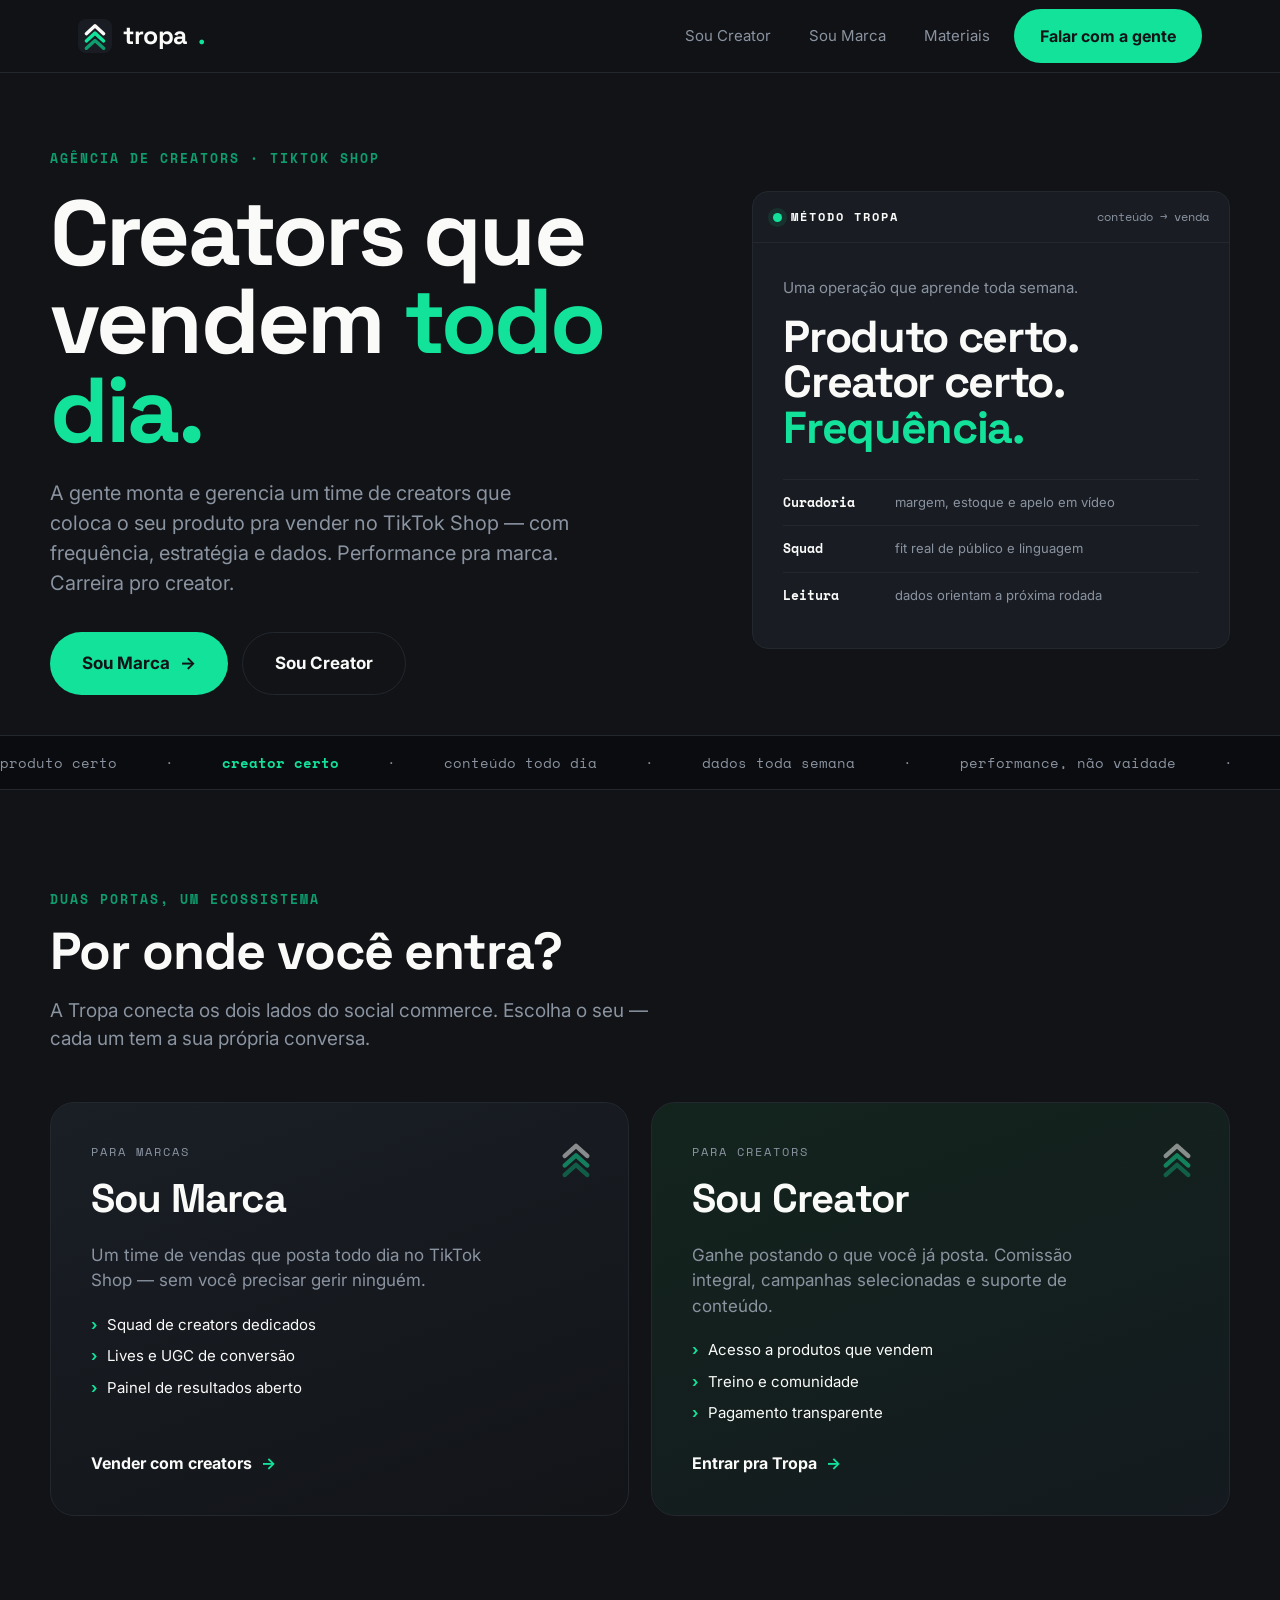
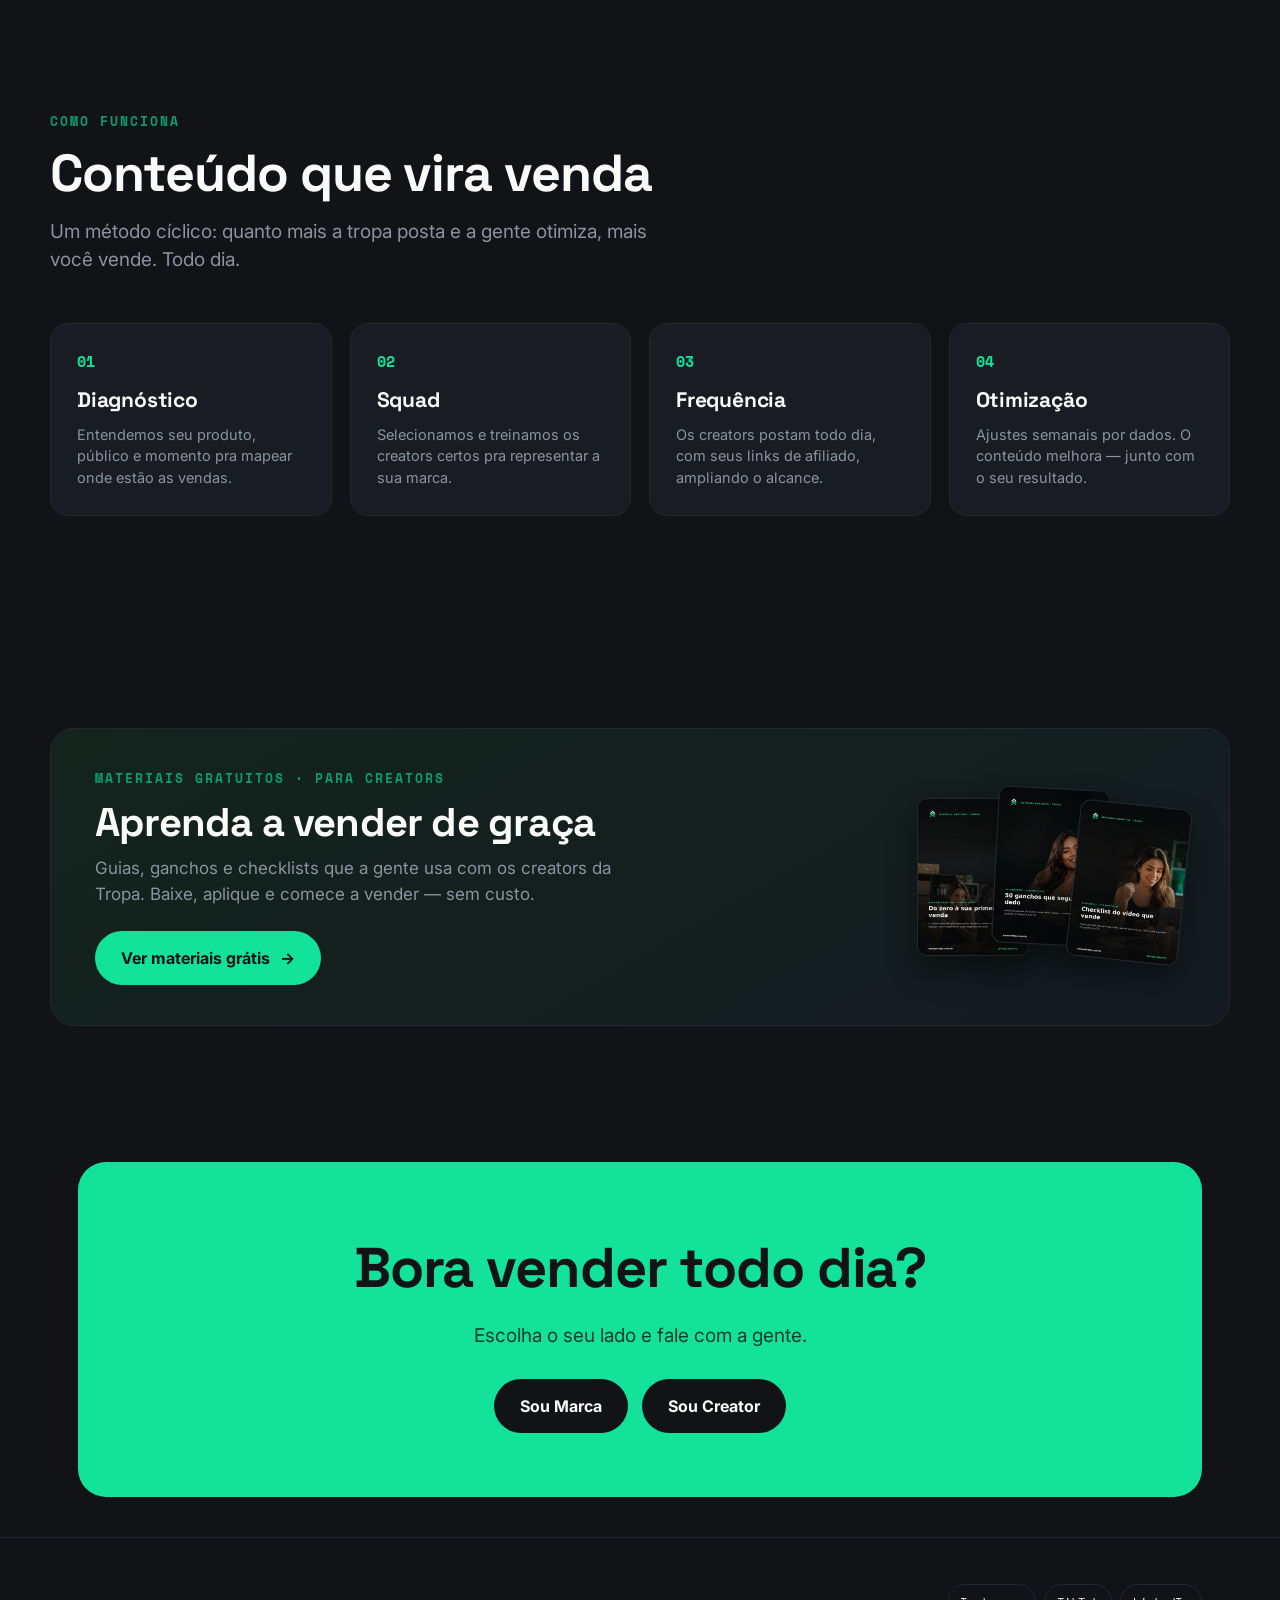
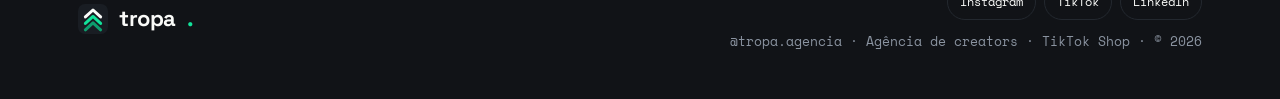
==== index.html @ c829d0f4 "Adiciona materiais gratuitos: hub, 3 landings com download e captura, e CTAs" ====
<!doctype html>
<html lang="pt-BR">
<head>
<meta charset="utf-8">
<meta name="viewport" content="width=device-width, initial-scale=1">
<title>Tropa — Creators que vendem todo dia no TikTok Shop</title>
<meta name="description" content="A Tropa monta e gerencia squads de creators que vendem seu produto todo dia no TikTok Shop. Para marcas: performance. Para creators: carreira.">
<link rel="preconnect" href="https://fonts.googleapis.com">
<link rel="preconnect" href="https://fonts.gstatic.com" crossorigin>
<link href="https://fonts.googleapis.com/css2?family=Space+Grotesk:wght@400;500;700&family=Inter:wght@400;500;600&family=Space+Mono:wght@400;700&display=swap" rel="stylesheet">
<link rel="stylesheet" href="styles.css">
</head>
<body>

<header class="nav">
  <div class="wrap">
    <a class="brand" href="index.html">
      <svg width="34" height="34" viewBox="0 0 130 130"><rect width="130" height="130" rx="30" fill="#191D23"/><g fill="none" stroke-width="13" stroke-linecap="round" stroke-linejoin="round"><path d="M32 112 L65 82 L98 112" stroke="#0E9E6E"/><path d="M32 84 L65 54 L98 84" stroke="#12E29A"/><path d="M32 56 L65 26 L98 56" stroke="#FAFBF9"/></g></svg>
      tropa<span class="dot">.</span>
    </a>
    <nav class="nav-actions">
      <a class="lnk" href="creator.html">Sou Creator</a>
      <a class="lnk" href="marca.html">Sou Marca</a>
      <a class="lnk" href="materiais.html">Materiais</a>
      <a class="btn" data-wa="Oi! Vim pelo site da Tropa e quero saber mais." href="#">Falar com a gente</a>
    </nav>
  </div>
</header>

<main>
  <section class="hero wrap">
    <div>
      <span class="eyebrow reveal d1">Agência de creators · TikTok Shop</span>
      <h1 class="reveal d2">Creators que vendem <span class="g">todo dia.</span></h1>
      <p class="lead reveal d3">A gente monta e gerencia um time de creators que coloca o seu produto pra vender no TikTok Shop — com frequência, estratégia e dados. Performance pra marca. Carreira pro creator.</p>
      <div class="hero-cta reveal d4">
        <a class="btn btn--lg" href="marca.html">Sou Marca <span class="arr">→</span></a>
        <a class="btn btn--ghost btn--lg" href="creator.html">Sou Creator</a>
      </div>
    </div>

    <aside class="method-board reveal d3" aria-label="Método de operação da Tropa">
      <div class="method-head">
        <span class="method-mark" aria-hidden="true"></span>
        <span class="lbl">MÉTODO TROPA</span>
        <span class="sub">conteúdo → venda</span>
      </div>
      <div class="method-body">
        <p class="method-kicker">Uma operação que aprende toda semana.</p>
        <h2>Produto certo.<br>Creator certo.<br><span>Frequência.</span></h2>
        <ul>
          <li><b>Curadoria</b><small>margem, estoque e apelo em vídeo</small></li>
          <li><b>Squad</b><small>fit real de público e linguagem</small></li>
          <li><b>Leitura</b><small>dados orientam a próxima rodada</small></li>
        </ul>
      </div>
    </aside>
  </section>

  <div class="strip" aria-hidden="true">
    <div class="strip-track">
      <span>produto certo</span><span>·</span><span><b>creator certo</b></span><span>·</span><span>conteúdo todo dia</span><span>·</span><span>dados toda semana</span><span>·</span><span>performance, não vaidade</span><span>·</span>
      <span>produto certo</span><span>·</span><span><b>creator certo</b></span><span>·</span><span>conteúdo todo dia</span><span>·</span><span>dados toda semana</span><span>·</span><span>performance, não vaidade</span><span>·</span>
    </div>
  </div>

  <section class="section wrap" id="portas">
    <span class="eyebrow">Duas portas, um ecossistema</span>
    <h2>Por onde você entra?</h2>
    <p class="intro">A Tropa conecta os dois lados do social commerce. Escolha o seu — cada um tem a sua própria conversa.</p>
    <div class="doors">
      <a class="door door--marca" href="marca.html">
        <svg class="chev" width="44" height="44" viewBox="0 0 130 130"><g fill="none" stroke-width="13" stroke-linecap="round" stroke-linejoin="round"><path d="M32 112 L65 82 L98 112" stroke="#0E9E6E"/><path d="M32 84 L65 54 L98 84" stroke="#12E29A"/><path d="M32 56 L65 26 L98 56" stroke="#FAFBF9"/></g></svg>
        <span class="tag">Para marcas</span>
        <h3>Sou Marca</h3>
        <p>Um time de vendas que posta todo dia no TikTok Shop — sem você precisar gerir ninguém.</p>
        <ul><li>Squad de creators dedicados</li><li>Lives e UGC de conversão</li><li>Painel de resultados aberto</li></ul>
        <span class="go">Vender com creators <span class="arr">→</span></span>
      </a>
      <a class="door door--creator" href="creator.html">
        <svg class="chev" width="44" height="44" viewBox="0 0 130 130"><g fill="none" stroke-width="13" stroke-linecap="round" stroke-linejoin="round"><path d="M32 112 L65 82 L98 112" stroke="#0E9E6E"/><path d="M32 84 L65 54 L98 84" stroke="#12E29A"/><path d="M32 56 L65 26 L98 56" stroke="#FAFBF9"/></g></svg>
        <span class="tag">Para creators</span>
        <h3>Sou Creator</h3>
        <p>Ganhe postando o que você já posta. Comissão integral, campanhas selecionadas e suporte de conteúdo.</p>
        <ul><li>Acesso a produtos que vendem</li><li>Treino e comunidade</li><li>Pagamento transparente</li></ul>
        <span class="go">Entrar pra Tropa <span class="arr">→</span></span>
      </a>
    </div>
  </section>

  <section class="section wrap">
    <span class="eyebrow">Como funciona</span>
    <h2>Conteúdo que vira venda</h2>
    <p class="intro">Um método cíclico: quanto mais a tropa posta e a gente otimiza, mais você vende. Todo dia.</p>
    <div class="loop">
      <div class="lcard"><div class="n">01</div><h4>Diagnóstico</h4><p>Entendemos seu produto, público e momento pra mapear onde estão as vendas.</p></div>
      <div class="lcard"><div class="n">02</div><h4>Squad</h4><p>Selecionamos e treinamos os creators certos pra representar a sua marca.</p></div>
      <div class="lcard"><div class="n">03</div><h4>Frequência</h4><p>Os creators postam todo dia, com seus links de afiliado, ampliando o alcance.</p></div>
      <div class="lcard"><div class="n">04</div><h4>Otimização</h4><p>Ajustes semanais por dados. O conteúdo melhora — junto com o seu resultado.</p></div>
    </div>
  </section>

  <section class="section wrap">
    <div class="mpromo">
      <div>
        <span class="eyebrow">Materiais gratuitos · Para creators</span>
        <h2>Aprenda a vender de graça</h2>
        <p>Guias, ganchos e checklists que a gente usa com os creators da Tropa. Baixe, aplique e comece a vender — sem custo.</p>
        <div class="mp-cta"><a class="btn" href="materiais.html">Ver materiais grátis <span class="arr">→</span></a></div>
      </div>
      <div class="thumbs">
        <img src="capa-guia.jpg" alt="Guia do Creator">
        <img src="capa-ganchos.jpg" alt="50 Ganchos">
        <img src="capa-checklist.jpg" alt="Checklist do Vídeo">
      </div>
    </div>
  </section>

  <section class="wrap">
    <div class="band">
      <h2>Bora vender todo dia?</h2>
      <p>Escolha o seu lado e fale com a gente.</p>
      <div style="display:flex;gap:14px;justify-content:center;flex-wrap:wrap">
        <a class="btn" href="marca.html">Sou Marca</a>
        <a class="btn" href="creator.html">Sou Creator</a>
      </div>
    </div>
  </section>
</main>

<footer>
  <div class="wrap">
    <a class="brand" href="index.html">
      <svg width="30" height="30" viewBox="0 0 130 130"><rect width="130" height="130" rx="30" fill="#191D23"/><g fill="none" stroke-width="13" stroke-linecap="round" stroke-linejoin="round"><path d="M32 112 L65 82 L98 112" stroke="#0E9E6E"/><path d="M32 84 L65 54 L98 84" stroke="#12E29A"/><path d="M32 56 L65 26 L98 56" stroke="#FAFBF9"/></g></svg>
      tropa<span class="dot">.</span>
    </a>
    <div class="footer-right">
      <div class="socials" aria-label="Redes sociais da Tropa">
        <a href="https://www.instagram.com/tropa.agencia/" target="_blank" rel="noopener noreferrer">Instagram</a>
        <a href="https://www.tiktok.com/@tropa.agencia" target="_blank" rel="noopener noreferrer">TikTok</a>
        <a href="https://www.linkedin.com/company/tropa-creators/" target="_blank" rel="noopener noreferrer">LinkedIn</a>
      </div>
      <div class="meta">@tropa.agencia · Agência de creators · TikTok Shop · © 2026</div>
    </div>
  </div>
</footer>

<script src="app.js"></script>
</body>
</html>
---- styles.css ----
/* ========== TROPA · DESIGN SYSTEM ========== */
:root{
  --ink:#111317; --ink-2:#191D23; --ink-3:#0B0C0F;
  --green:#12E29A; --green-2:#0E9E6E; --green-soft:#0c2b22;
  --off:#FAFBF9; --slate:#5B6470; --mut:#8A93A0; --line:#23282F;
  --display:'Space Grotesk',-apple-system,sans-serif;
  --body:'Inter',-apple-system,sans-serif;
  --mono:'Space Mono','SFMono-Regular',monospace;
  --maxw:1180px;
  --r:18px;
}
*{box-sizing:border-box;margin:0;padding:0}
html{scroll-behavior:smooth}
body{font-family:var(--body);background:var(--ink);color:var(--off);line-height:1.5;-webkit-font-smoothing:antialiased;overflow-x:hidden}
a{color:inherit;text-decoration:none}
img,svg{display:block}
.wrap{max-width:var(--maxw);margin:0 auto;padding:0 28px}
.mono{font-family:var(--mono)}
.eyebrow{font-family:var(--mono);font-size:13px;letter-spacing:2px;text-transform:uppercase;color:var(--green-2);font-weight:700}

/* buttons */
.btn{display:inline-flex;align-items:center;gap:10px;font-family:var(--body);font-weight:700;font-size:16px;white-space:nowrap;
  padding:15px 26px;border-radius:40px;border:0;cursor:pointer;transition:transform .18s ease,background .18s ease;background:var(--green);color:var(--ink)}
.btn:hover{transform:translateY(-2px)}
.btn .arr{transition:transform .18s ease}
.btn:hover .arr{transform:translateX(4px)}
.btn--ghost{background:transparent;border:1.5px solid var(--line);color:var(--off)}
.btn--ghost:hover{border-color:var(--green);color:var(--green)}
.btn--lg{padding:18px 32px;font-size:17px}
.btn--wa{background:#fff;color:var(--ink)}

/* nav */
.nav{position:sticky;top:0;z-index:50;background:rgba(17,19,23,.78);backdrop-filter:blur(14px);border-bottom:1px solid var(--line)}
.nav .wrap{display:flex;align-items:center;justify-content:space-between;height:72px}
.brand{display:flex;align-items:center;gap:11px;font-family:var(--display);font-weight:700;font-size:25px;letter-spacing:-.5px}
.brand .dot{color:var(--green)}
.nav-actions{display:flex;align-items:center;gap:10px}
.nav-actions a.lnk{font-size:15px;color:var(--mut);padding:8px 14px;border-radius:30px;transition:color .15s}
.nav-actions a.lnk:hover{color:var(--off)}
.nav-actions a.lnk.is-active{color:var(--green)}

/* hero */
.hero{padding:72px 0 40px;display:grid;grid-template-columns:1.15fr .85fr;gap:56px;align-items:center}
.hero h1{font-family:var(--display);font-weight:700;font-size:clamp(46px,7.2vw,92px);line-height:.96;letter-spacing:-.03em;margin:20px 0 24px}
.hero h1 .g{color:var(--green)}
.hero .lead{font-size:20px;color:var(--mut);max-width:520px;margin-bottom:34px}
.hero-cta{display:flex;gap:14px;flex-wrap:wrap}
.reveal{opacity:0;transform:translateY(16px);animation:rise .7s cubic-bezier(.2,.7,.2,1) forwards}
.reveal.d1{animation-delay:.05s}.reveal.d2{animation-delay:.15s}.reveal.d3{animation-delay:.25s}.reveal.d4{animation-delay:.35s}
@keyframes rise{to{opacity:1;transform:none}}

/* method board — a compact view of how Tropa operates */
.method-board{background:var(--ink-2);border:1px solid var(--line);border-radius:16px;overflow:hidden}
.method-head{display:flex;align-items:center;gap:9px;padding:16px 20px;border-bottom:1px solid var(--line)}
.method-mark{width:9px;height:9px;border-radius:50%;background:var(--green);box-shadow:0 0 0 5px rgba(18,226,154,.10)}
.method-head .lbl{font-family:var(--mono);font-size:12px;letter-spacing:2px;color:var(--off);font-weight:700}
.method-head .sub{font-family:var(--mono);font-size:12px;color:var(--mut);margin-left:auto}
.method-body{padding:34px 30px 30px;min-height:360px;display:flex;flex-direction:column;justify-content:center}
.method-kicker{color:var(--mut);font-size:15px;max-width:34ch;margin-bottom:14px}
.method-body h2{font-family:var(--display);font-size:clamp(30px,3.5vw,45px);line-height:1.02;letter-spacing:-.03em;text-wrap:balance}
.method-body h2 span{color:var(--green)}
.method-body ul{list-style:none;margin-top:28px;display:grid;gap:0}
.method-body li{display:grid;grid-template-columns:96px 1fr;gap:16px;align-items:baseline;padding:13px 0;border-top:1px solid var(--line)}
.method-body li b{font-family:var(--mono);font-size:13px;color:var(--off)}
.method-body li small{font-size:13px;color:var(--mut)}

/* marquee strip */
.strip{border-top:1px solid var(--line);border-bottom:1px solid var(--line);background:var(--ink-3);overflow:hidden}
.strip-track{display:flex;gap:48px;white-space:nowrap;padding:16px 0;font-family:var(--mono);font-size:14px;color:var(--mut);animation:marq 30s linear infinite;width:max-content}
.strip-track b{color:var(--green)}
@keyframes marq{from{transform:translateX(0)}to{transform:translateX(-50%)}}

/* sections */
.section{padding:96px 0}
.section h2{font-family:var(--display);font-weight:700;font-size:clamp(32px,4.4vw,52px);letter-spacing:-.02em;line-height:1.04;margin:14px 0 0}
.section .intro{color:var(--mut);font-size:19px;max-width:620px;margin-top:18px}

/* doors */
.doors{display:grid;grid-template-columns:1fr 1fr;gap:22px;margin-top:48px}
.door{position:relative;border-radius:24px;padding:40px;min-height:340px;display:flex;flex-direction:column;border:1px solid var(--line);overflow:hidden;transition:transform .2s ease,border-color .2s ease}
.door:hover{transform:translateY(-4px)}
.door--creator{background:linear-gradient(160deg,#13241d,#141a1f)}
.door--creator:hover{border-color:var(--green)}
.door--marca{background:linear-gradient(160deg,#1a1f26,#121418)}
.door--marca:hover{border-color:#9aa0a8}
.door .tag{font-family:var(--mono);font-size:12px;letter-spacing:2px;text-transform:uppercase;color:var(--mut)}
.door h3{font-family:var(--display);font-weight:700;font-size:40px;letter-spacing:-.02em;margin:8px 0 14px}
.door p{color:var(--mut);font-size:17px;max-width:420px}
.door ul{list-style:none;margin:20px 0 0;display:flex;flex-direction:column;gap:9px}
.door li{font-size:15px;color:var(--off);display:flex;gap:10px;align-items:flex-start}
.door li::before{content:"›";color:var(--green);font-weight:700}
.door .go{margin-top:auto;display:inline-flex;align-items:center;gap:9px;font-weight:700;color:var(--off);padding-top:26px}
.door .go .arr{color:var(--green);transition:transform .18s}
.door:hover .go .arr{transform:translateX(5px)}
.door .chev{position:absolute;right:30px;top:34px;opacity:.5}

/* loop / steps */
.loop{display:grid;grid-template-columns:repeat(4,1fr);gap:18px;margin-top:48px}
.lcard{background:var(--ink-2);border:1px solid var(--line);border-radius:18px;padding:26px}
.lcard .n{font-family:var(--mono);color:var(--green);font-size:15px;font-weight:700}
.lcard h4{font-family:var(--display);font-size:21px;margin:12px 0 8px;letter-spacing:-.01em}
.lcard p{color:var(--mut);font-size:14.5px}

/* generic cards grid */
.grid3{display:grid;grid-template-columns:repeat(3,1fr);gap:20px;margin-top:44px}
.card{background:var(--ink-2);border:1px solid var(--line);border-radius:20px;padding:30px}
.card .ic{margin-bottom:18px}
.card h3{font-family:var(--display);font-size:23px;letter-spacing:-.01em;margin-bottom:9px}
.card p{color:var(--mut);font-size:15.5px}

/* requisitos */
.req{display:grid;grid-template-columns:1fr 1fr;gap:14px;margin-top:40px}
.req .item{display:flex;gap:14px;align-items:center;background:var(--ink-2);border:1px solid var(--line);border-radius:14px;padding:18px 20px;font-size:17px;font-weight:500}
.req .ck{width:28px;height:28px;border-radius:50%;background:var(--green);color:var(--ink);display:flex;align-items:center;justify-content:center;font-weight:800;flex-shrink:0}

/* faq */
.faq{margin-top:40px;max-width:820px}
.faq details{border-bottom:1px solid var(--line);padding:22px 0}
.faq summary{font-family:var(--display);font-weight:500;font-size:20px;list-style:none;cursor:pointer;display:flex;justify-content:space-between;gap:20px}
.faq summary::-webkit-details-marker{display:none}
.faq summary::after{content:"+";color:var(--green);font-size:26px;line-height:.8}
.faq details[open] summary::after{content:"\2013"}
.faq p{color:var(--mut);margin-top:14px;font-size:16.5px;max-width:680px}

/* form */
.form-wrap{margin-top:44px;display:grid;grid-template-columns:1fr 1fr;gap:40px;align-items:start}
.form-side h2{margin-bottom:14px}
.form-side p{color:var(--mut);font-size:18px;max-width:440px}
.form-side .wa{margin-top:26px}
form.lead{background:var(--ink-2);border:1px solid var(--line);border-radius:22px;padding:30px}
form.lead .fld{margin-bottom:16px}
form.lead label{display:block;font-family:var(--mono);font-size:12px;letter-spacing:1px;text-transform:uppercase;color:var(--mut);margin-bottom:7px}
form.lead input,form.lead select{width:100%;background:var(--ink);border:1px solid var(--line);border-radius:12px;padding:14px 16px;color:var(--off);font-family:var(--body);font-size:16px;transition:border-color .15s}
form.lead input:focus,form.lead select:focus{outline:none;border-color:var(--green)}
form.lead .row{display:grid;grid-template-columns:1fr 1fr;gap:14px}
form.lead button{width:100%;margin-top:8px;justify-content:center}
.form-ok{display:none;text-align:center;padding:18px 0 4px}
.form-ok.show{display:block}
.form-ok .big{font-family:var(--display);font-size:26px;margin-bottom:8px}
.form-ok p{color:var(--mut)}
.form-error{margin-top:14px;color:#ffb4ab;font-size:14px;line-height:1.45}

/* big cta band */
.band{background:var(--green);color:var(--ink);border-radius:28px;padding:64px 40px;text-align:center;margin:40px 0}
.band h2{font-family:var(--display);font-weight:700;font-size:clamp(34px,5vw,56px);letter-spacing:-.02em;margin-bottom:12px}
.band p{font-size:19px;color:#0b3d2c;margin-bottom:28px}
.band .btn{background:var(--ink);color:var(--off)}

/* footer */
footer{border-top:1px solid var(--line);padding:46px 0;margin-top:20px}
footer .wrap{display:flex;justify-content:space-between;gap:20px;flex-wrap:wrap;align-items:center}
footer .brand{font-size:22px}
footer .meta{font-family:var(--mono);font-size:13px;color:var(--mut);text-align:right;line-height:1.8}
.footer-right{display:flex;flex-direction:column;align-items:flex-end;gap:10px}
.socials{display:flex;gap:8px;flex-wrap:wrap;justify-content:flex-end}
.socials a{font-family:var(--mono);font-size:12px;color:var(--off);border:1px solid var(--line);border-radius:999px;padding:8px 12px;transition:border-color .18s,color .18s,background-color .18s}
.socials a:hover,.socials a:focus-visible{color:var(--ink);background:var(--green);border-color:var(--green);outline:none}

/* page hero (creator/marca) */
.phero{padding:80px 0 30px}
.phero .eyebrow{margin-bottom:18px;display:block}
.phero h1{font-family:var(--display);font-weight:700;font-size:clamp(42px,6vw,80px);line-height:.98;letter-spacing:-.03em}
.phero h1 .g{color:var(--green)}
.phero .lead{font-size:20px;color:var(--mut);max-width:560px;margin:22px 0 32px}

/* ===== materiais: hub + cards ===== */
.mgrid{display:grid;grid-template-columns:repeat(3,1fr);gap:22px;margin-top:48px}
.mcard{display:flex;flex-direction:column;background:var(--ink-2);border:1px solid var(--line);border-radius:20px;overflow:hidden;transition:transform .2s ease,border-color .2s ease}
.mcard:hover{transform:translateY(-4px);border-color:var(--green)}
.mcard .thumb{position:relative;aspect-ratio:16/10;overflow:hidden;background:var(--ink-3)}
.mcard .thumb img{width:100%;height:100%;object-fit:cover;object-position:top center}
.mcard .thumb .tag{position:absolute;left:14px;top:14px;font-family:var(--mono);font-size:11px;letter-spacing:1.5px;text-transform:uppercase;color:var(--ink);background:var(--green);padding:6px 11px;border-radius:999px;font-weight:700}
.mcard .mbody{padding:24px 24px 26px;display:flex;flex-direction:column;flex:1}
.mcard h3{font-family:var(--display);font-size:22px;letter-spacing:-.01em;margin-bottom:9px}
.mcard p{color:var(--mut);font-size:15px;flex:1}
.mcard .go{margin-top:20px;display:inline-flex;align-items:center;gap:9px;font-weight:700;color:var(--green)}
.mcard .go .arr{transition:transform .18s}
.mcard:hover .go .arr{transform:translateX(5px)}

/* ===== landing de material ===== */
.lp-hero{padding:56px 0 20px;display:grid;grid-template-columns:.82fr 1.18fr;gap:52px;align-items:center}
.lp-cover{position:relative}
.lp-cover img{width:100%;border-radius:16px;border:1px solid var(--line);box-shadow:0 30px 70px rgba(0,0,0,.45)}
.lp-cover .badge{position:absolute;top:-14px;left:-14px;background:var(--green);color:var(--ink);font-family:var(--mono);font-size:12px;font-weight:700;letter-spacing:1px;padding:9px 14px;border-radius:999px;box-shadow:0 8px 22px rgba(18,226,154,.3)}
.lp-info .eyebrow{display:block;margin-bottom:16px}
.lp-info h1{font-family:var(--display);font-weight:700;font-size:clamp(34px,4.6vw,54px);line-height:1.02;letter-spacing:-.02em}
.lp-info h1 .g{color:var(--green)}
.lp-info .lead{color:var(--mut);font-size:18px;margin:18px 0 22px;max-width:520px}
.lp-list{list-style:none;display:flex;flex-direction:column;gap:11px;margin:0 0 30px}
.lp-list li{display:flex;gap:12px;font-size:16px;color:var(--off);align-items:flex-start}
.lp-list li::before{content:"›";color:var(--green);font-weight:700}
.dl-card{background:var(--ink-2);border:1px solid var(--line);border-radius:22px;padding:28px}
.dl-card h2{font-family:var(--display);font-size:22px;margin-bottom:6px}
.dl-card .sub{color:var(--mut);font-size:14.5px;margin-bottom:20px}
.dl-note{color:var(--mut);font-size:12.5px;margin-top:14px;text-align:center}
.dl-card .form-ok .big{color:var(--green)}
.dl-card .form-ok .btn{margin:6px 0}

/* ===== promo de materiais (home / creator) ===== */
.mpromo{display:grid;grid-template-columns:1fr auto;gap:30px;align-items:center;background:linear-gradient(150deg,#13241d,#141a1f);border:1px solid var(--line);border-radius:24px;padding:40px 44px;margin-top:20px}
.mpromo .eyebrow{display:block;margin-bottom:12px}
.mpromo h2{font-family:var(--display);font-weight:700;font-size:clamp(26px,3.4vw,40px);letter-spacing:-.02em;line-height:1.05}
.mpromo p{color:var(--mut);font-size:17px;margin-top:12px;max-width:560px}
.mpromo .thumbs{display:flex}
.mpromo .thumbs img{width:112px;border-radius:10px;border:1px solid var(--line);box-shadow:0 14px 30px rgba(0,0,0,.4)}
.mpromo .thumbs img:nth-child(2){margin-left:-34px;transform:translateY(-10px) rotate(3deg)}
.mpromo .thumbs img:nth-child(3){margin-left:-34px;transform:translateY(6px) rotate(6deg)}
.mpromo .mp-cta{margin-top:24px}

/* responsive */
@media(max-width:900px){
  .mgrid{grid-template-columns:1fr 1fr}
  .lp-hero{grid-template-columns:1fr;gap:34px;padding-top:40px}
  .lp-cover{max-width:340px}
  .mpromo{grid-template-columns:1fr;text-align:left}
  .mpromo .thumbs{margin-top:8px}
  .hero{grid-template-columns:1fr;gap:36px;padding-top:48px}
  .doors{grid-template-columns:1fr}
  .loop{grid-template-columns:1fr 1fr}
  .grid3{grid-template-columns:1fr}
  .req{grid-template-columns:1fr}
  .form-wrap{grid-template-columns:1fr;gap:28px}
  .section{padding:72px 0}
  .nav-actions a.lnk{display:none}
}
@media(max-width:520px){
  .loop{grid-template-columns:1fr}
  form.lead .row{grid-template-columns:1fr}
  footer .wrap{flex-direction:column;align-items:flex-start}
  footer .meta{text-align:left}
  .footer-right{align-items:flex-start}
  .socials{justify-content:flex-start}
  .method-body li{grid-template-columns:1fr;gap:3px}
}
@media(prefers-reduced-motion:reduce){
  .reveal{animation:none;opacity:1;transform:none}
  .strip-track{animation:none}
}
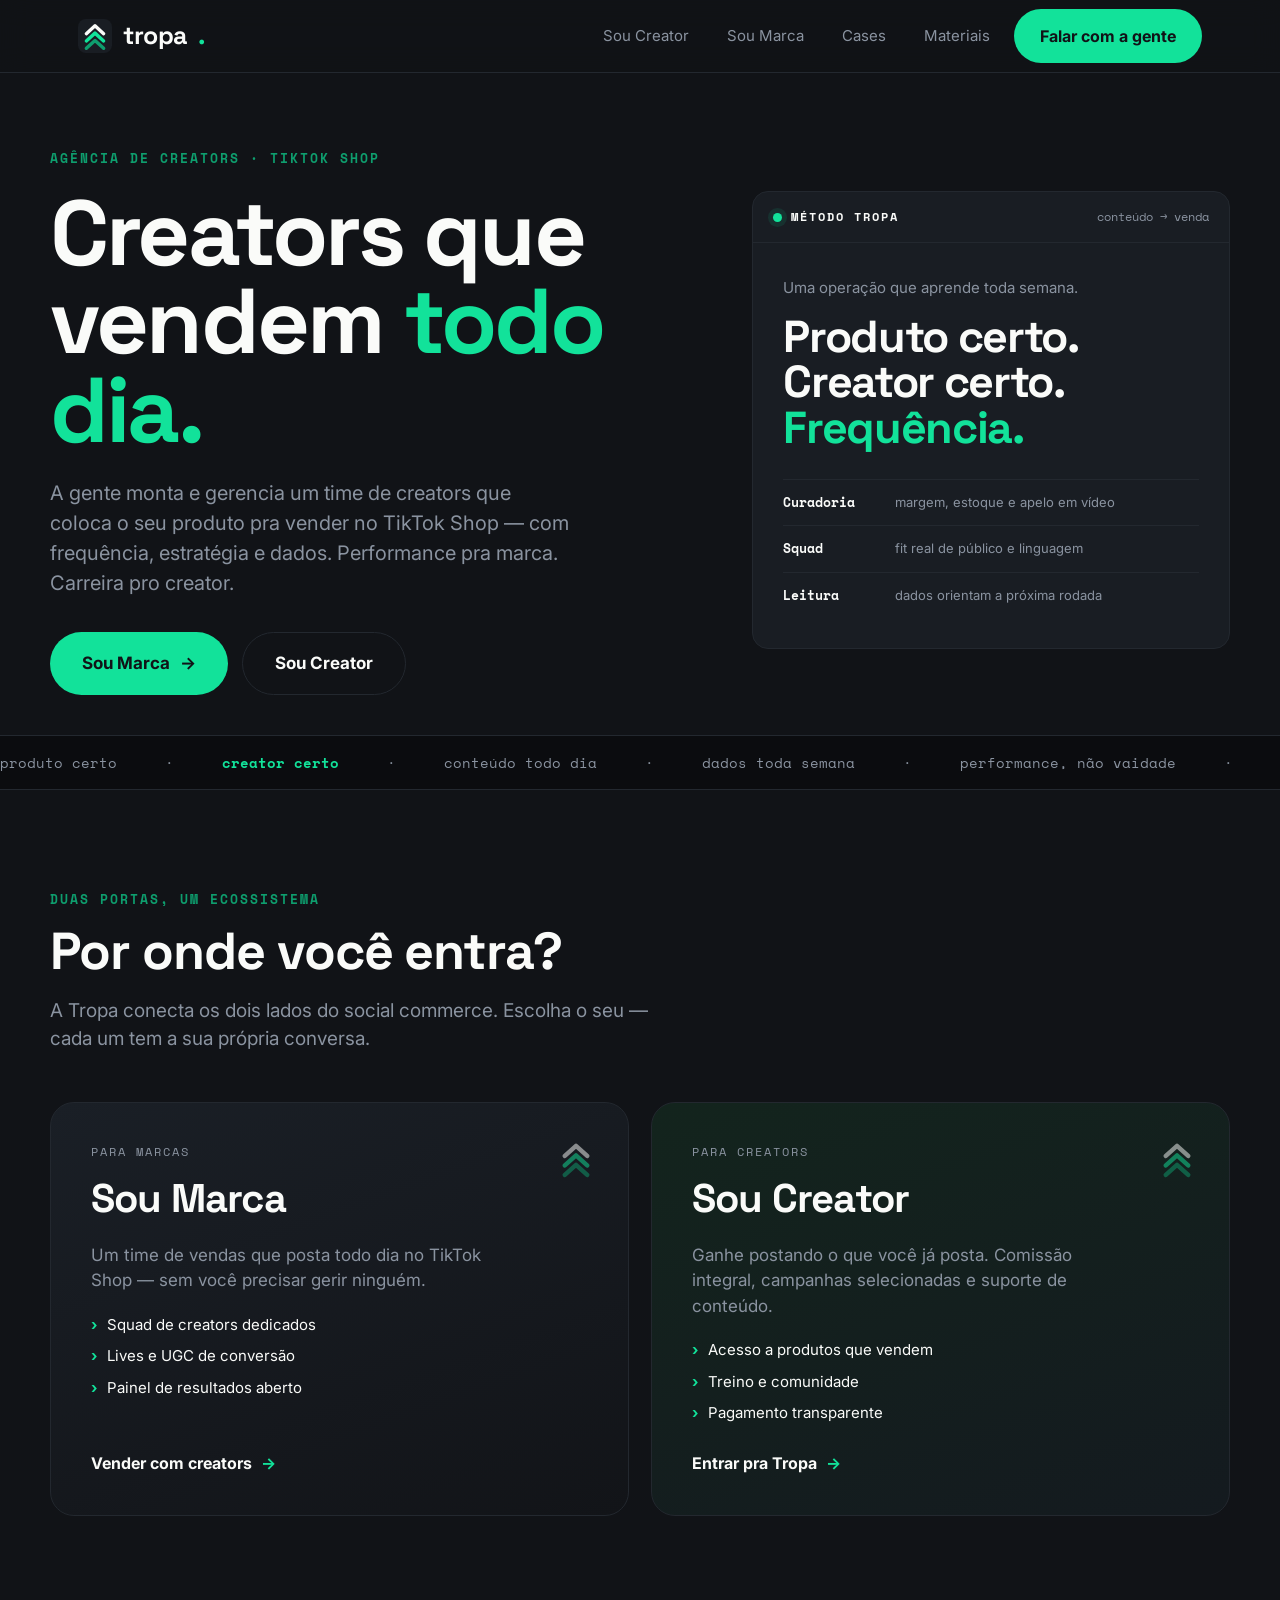
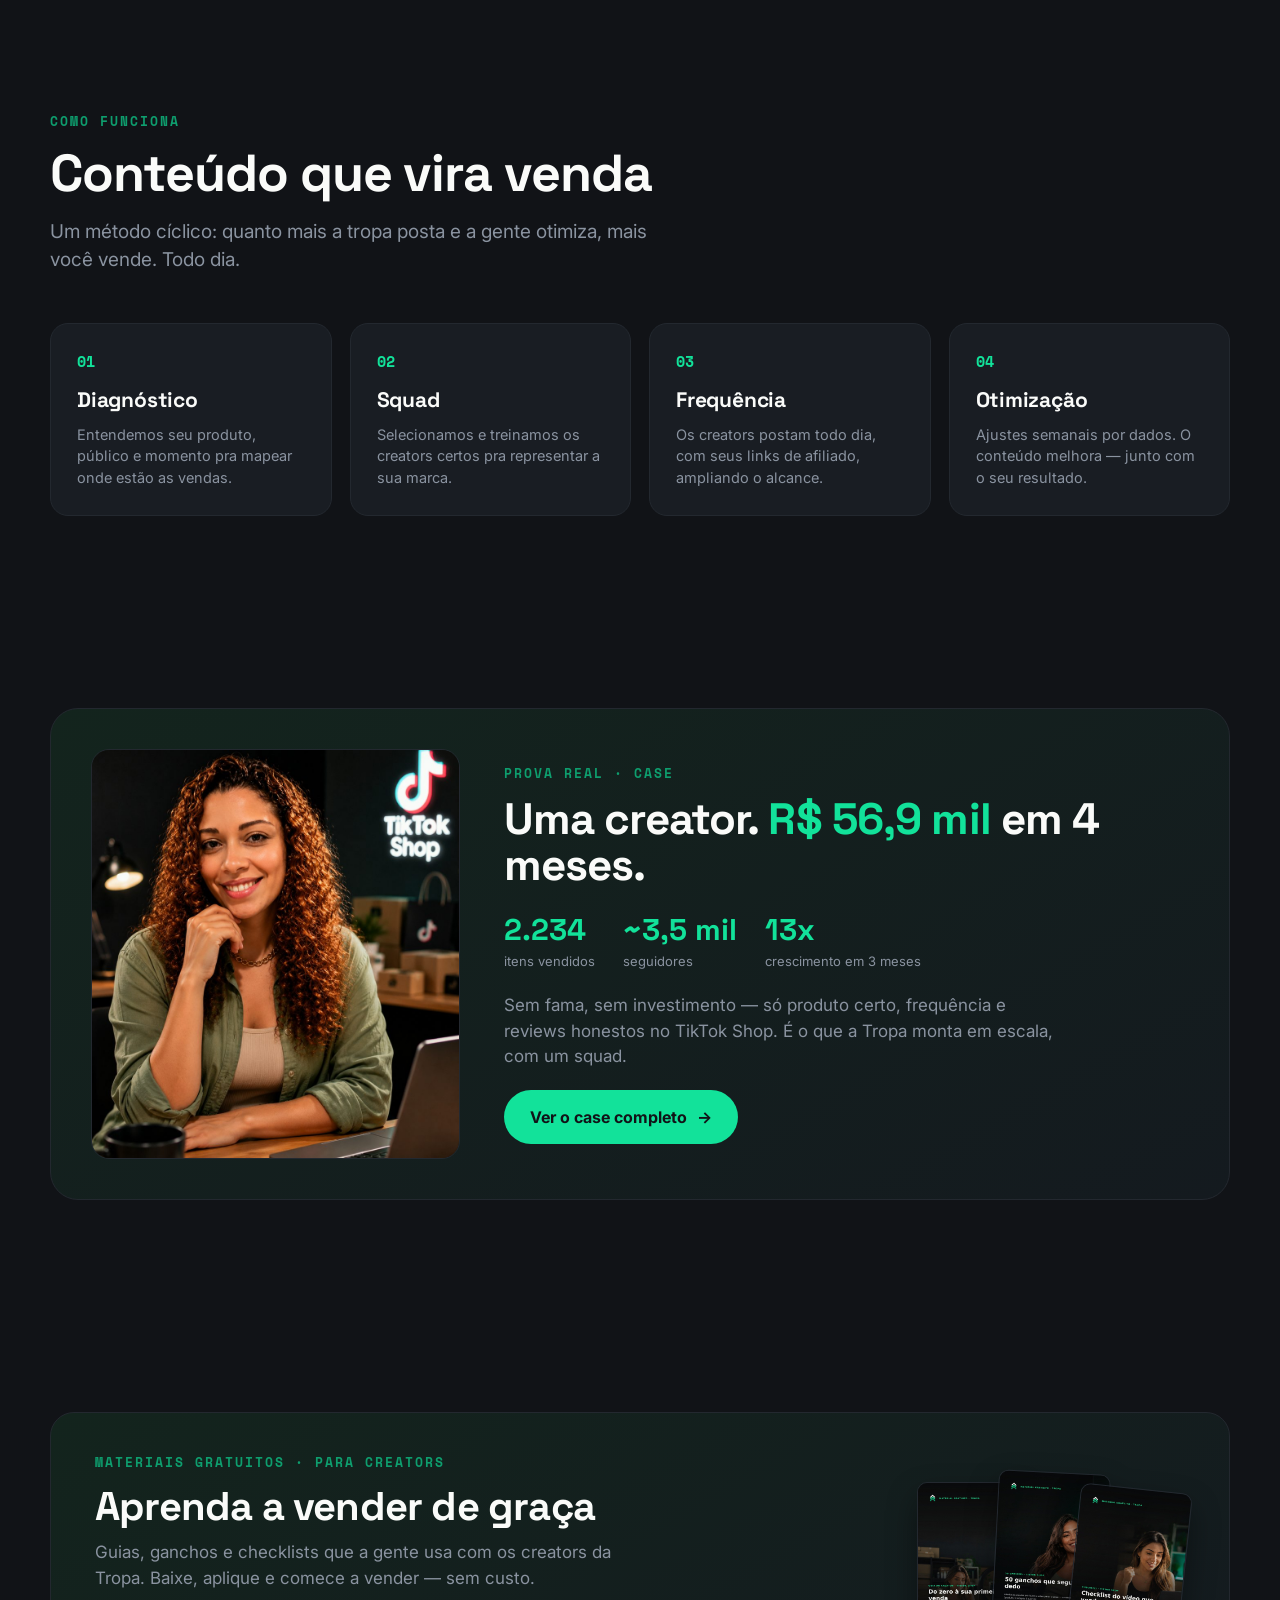
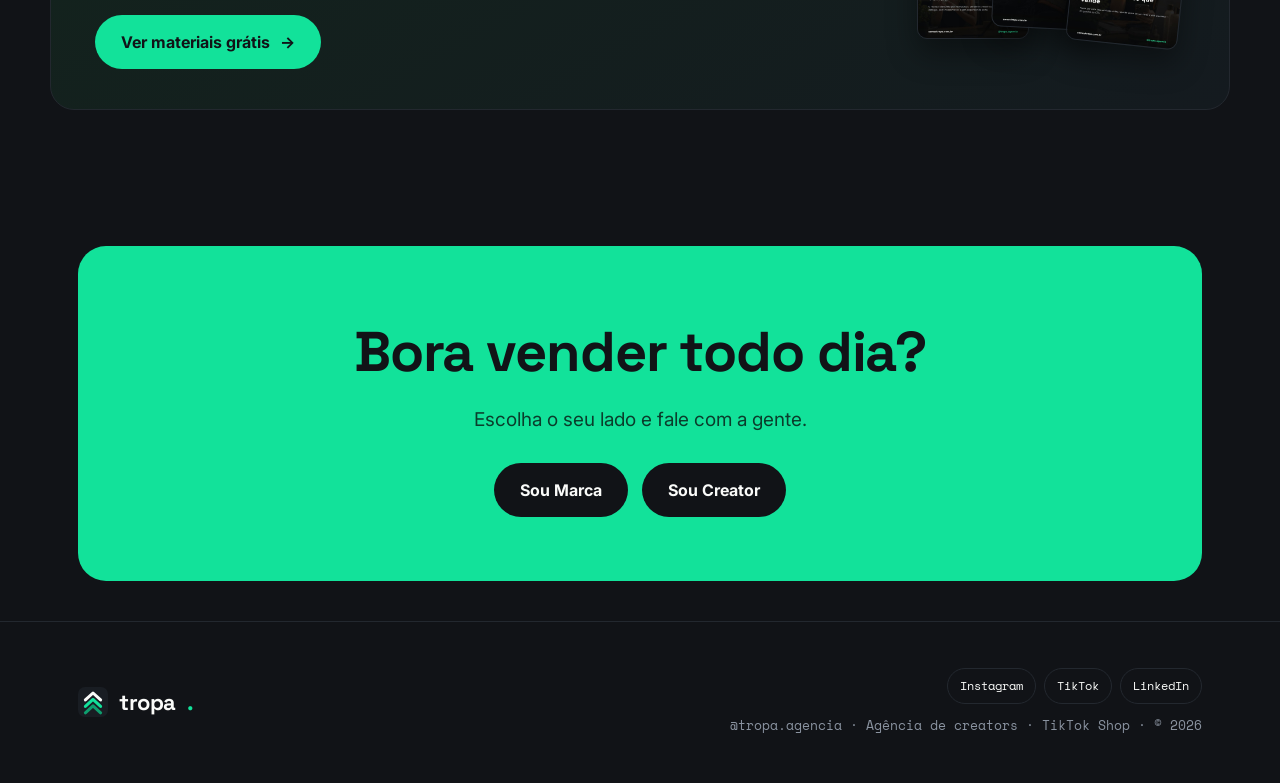
==== commit 80ff2a3a: "Adiciona secao Cases + case da Mika, prova na home e fotos" ====
--- a/index.html
+++ b/index.html
@@ -21,6 +21,7 @@
     <nav class="nav-actions">
       <a class="lnk" href="creator.html">Sou Creator</a>
       <a class="lnk" href="marca.html">Sou Marca</a>
+      <a class="lnk" href="cases.html">Cases</a>
       <a class="lnk" href="materiais.html">Materiais</a>
       <a class="btn" data-wa="Oi! Vim pelo site da Tropa e quero saber mais." href="#">Falar com a gente</a>
     </nav>
@@ -101,6 +102,23 @@
   </section>
 
   <section class="section wrap">
+    <div class="proof">
+      <div class="pf-photo"><img src="mika-home.jpg" alt="Mika, creator da Tropa"></div>
+      <div>
+        <span class="eyebrow">Prova real · Case</span>
+        <h2>Uma creator. <span class="g">R$ 56,9 mil</span> em 4 meses.</h2>
+        <div class="pf-num">
+          <div><div class="n">2.234</div><div class="t">itens vendidos</div></div>
+          <div><div class="n">~3,5 mil</div><div class="t">seguidores</div></div>
+          <div><div class="n">13x</div><div class="t">crescimento em 3 meses</div></div>
+        </div>
+        <p>Sem fama, sem investimento — só produto certo, frequência e reviews honestos no TikTok Shop. É o que a Tropa monta em escala, com um squad.</p>
+        <a class="btn" href="case-mika.html">Ver o case completo <span class="arr">→</span></a>
+      </div>
+    </div>
+  </section>
+
+  <section class="section wrap">
     <div class="mpromo">
       <div>
         <span class="eyebrow">Materiais gratuitos · Para creators</span>
--- a/styles.css
+++ b/styles.css
@@ -207,9 +207,54 @@
 .mpromo .thumbs img:nth-child(3){margin-left:-34px;transform:translateY(6px) rotate(6deg)}
 .mpromo .mp-cta{margin-top:24px}
 
+/* ===== cases ===== */
+.case-hero{padding:52px 0 10px;display:grid;grid-template-columns:.9fr 1.1fr;gap:50px;align-items:center}
+.case-hero .ch-photo img{width:100%;border-radius:20px;border:1px solid var(--line);box-shadow:0 30px 70px rgba(0,0,0,.5)}
+.case-hero .eyebrow{display:block;margin-bottom:16px}
+.case-hero h1{font-family:var(--display);font-weight:700;font-size:clamp(36px,5vw,60px);line-height:1;letter-spacing:-.02em}
+.case-hero h1 .g{color:var(--green)}
+.case-hero .lead{color:var(--mut);font-size:18px;margin:18px 0 26px;max-width:520px}
+.case-hero .ch-cta{display:flex;gap:12px;flex-wrap:wrap}
+.case-stats{display:grid;grid-template-columns:repeat(4,1fr);gap:16px;margin-top:36px}
+.stat{background:var(--ink-2);border:1px solid var(--line);border-radius:18px;padding:24px}
+.stat.hl{background:var(--ink);border-color:var(--green-soft)}
+.stat .v{font-family:var(--display);font-weight:700;font-size:34px;letter-spacing:-.02em}
+.stat.hl .v{color:var(--green)}
+.stat .l{color:var(--mut);font-size:14px;margin-top:6px;line-height:1.35}
+.case-chart{background:var(--ink);border:1px solid var(--line);border-radius:22px;padding:34px 34px 26px;margin-top:26px}
+.case-chart h3{font-family:var(--display);font-size:22px;margin-bottom:26px}
+.bars{display:grid;grid-template-columns:repeat(4,1fr);gap:20px;align-items:end;height:280px}
+.bar{display:flex;flex-direction:column;align-items:center;justify-content:flex-end;height:100%}
+.bar .col{width:64%;max-width:96px;background:linear-gradient(180deg,var(--green),var(--green-2));border-radius:10px 10px 4px 4px}
+.bar .v{font-family:var(--mono);font-size:14px;color:var(--off);margin-bottom:10px;font-weight:700}
+.bar .m{font-family:var(--mono);font-size:13px;color:var(--mut);margin-top:12px}
+.case-chart .src{color:var(--mut);font-size:12.5px;margin-top:20px}
+.case-gallery{display:grid;grid-template-columns:repeat(3,1fr);gap:16px;margin-top:44px}
+.case-gallery img{width:100%;aspect-ratio:3/4;object-fit:cover;border-radius:16px;border:1px solid var(--line)}
+.why{margin-top:44px;max-width:820px;list-style:none;display:flex;flex-direction:column;gap:16px}
+.why li{display:flex;gap:14px;font-size:17px;color:var(--off);align-items:flex-start}
+.why li::before{content:"›";color:var(--green);font-weight:700;font-size:20px}
+.why li b{color:var(--off)}
+/* home: faixa de prova/case com rosto */
+.proof{display:grid;grid-template-columns:.7fr 1.3fr;gap:44px;align-items:center;background:linear-gradient(150deg,#13241d,#141a1f);border:1px solid var(--line);border-radius:28px;padding:40px;overflow:hidden}
+.proof .pf-photo img{width:100%;border-radius:18px;border:1px solid var(--line)}
+.proof .eyebrow{display:block;margin-bottom:12px}
+.proof h2{font-family:var(--display);font-weight:700;font-size:clamp(28px,3.6vw,44px);line-height:1.04;letter-spacing:-.02em}
+.proof h2 .g{color:var(--green)}
+.proof p{color:var(--mut);font-size:17px;margin:14px 0 20px;max-width:560px}
+.proof .pf-num{display:flex;gap:28px;flex-wrap:wrap;margin:18px 0 22px}
+.proof .pf-num div{font-family:var(--display)}
+.proof .pf-num .n{font-size:30px;font-weight:700;color:var(--green)}
+.proof .pf-num .t{font-size:13px;color:var(--mut);font-family:var(--body)}
+
 /* responsive */
 @media(max-width:900px){
   .mgrid{grid-template-columns:1fr 1fr}
+  .case-hero{grid-template-columns:1fr;gap:30px;padding-top:38px}
+  .case-hero .ch-photo{max-width:380px}
+  .case-stats{grid-template-columns:1fr 1fr}
+  .case-gallery{grid-template-columns:1fr 1fr}
+  .proof{grid-template-columns:1fr;text-align:left}
   .lp-hero{grid-template-columns:1fr;gap:34px;padding-top:40px}
   .lp-cover{max-width:340px}
   .mpromo{grid-template-columns:1fr;text-align:left}
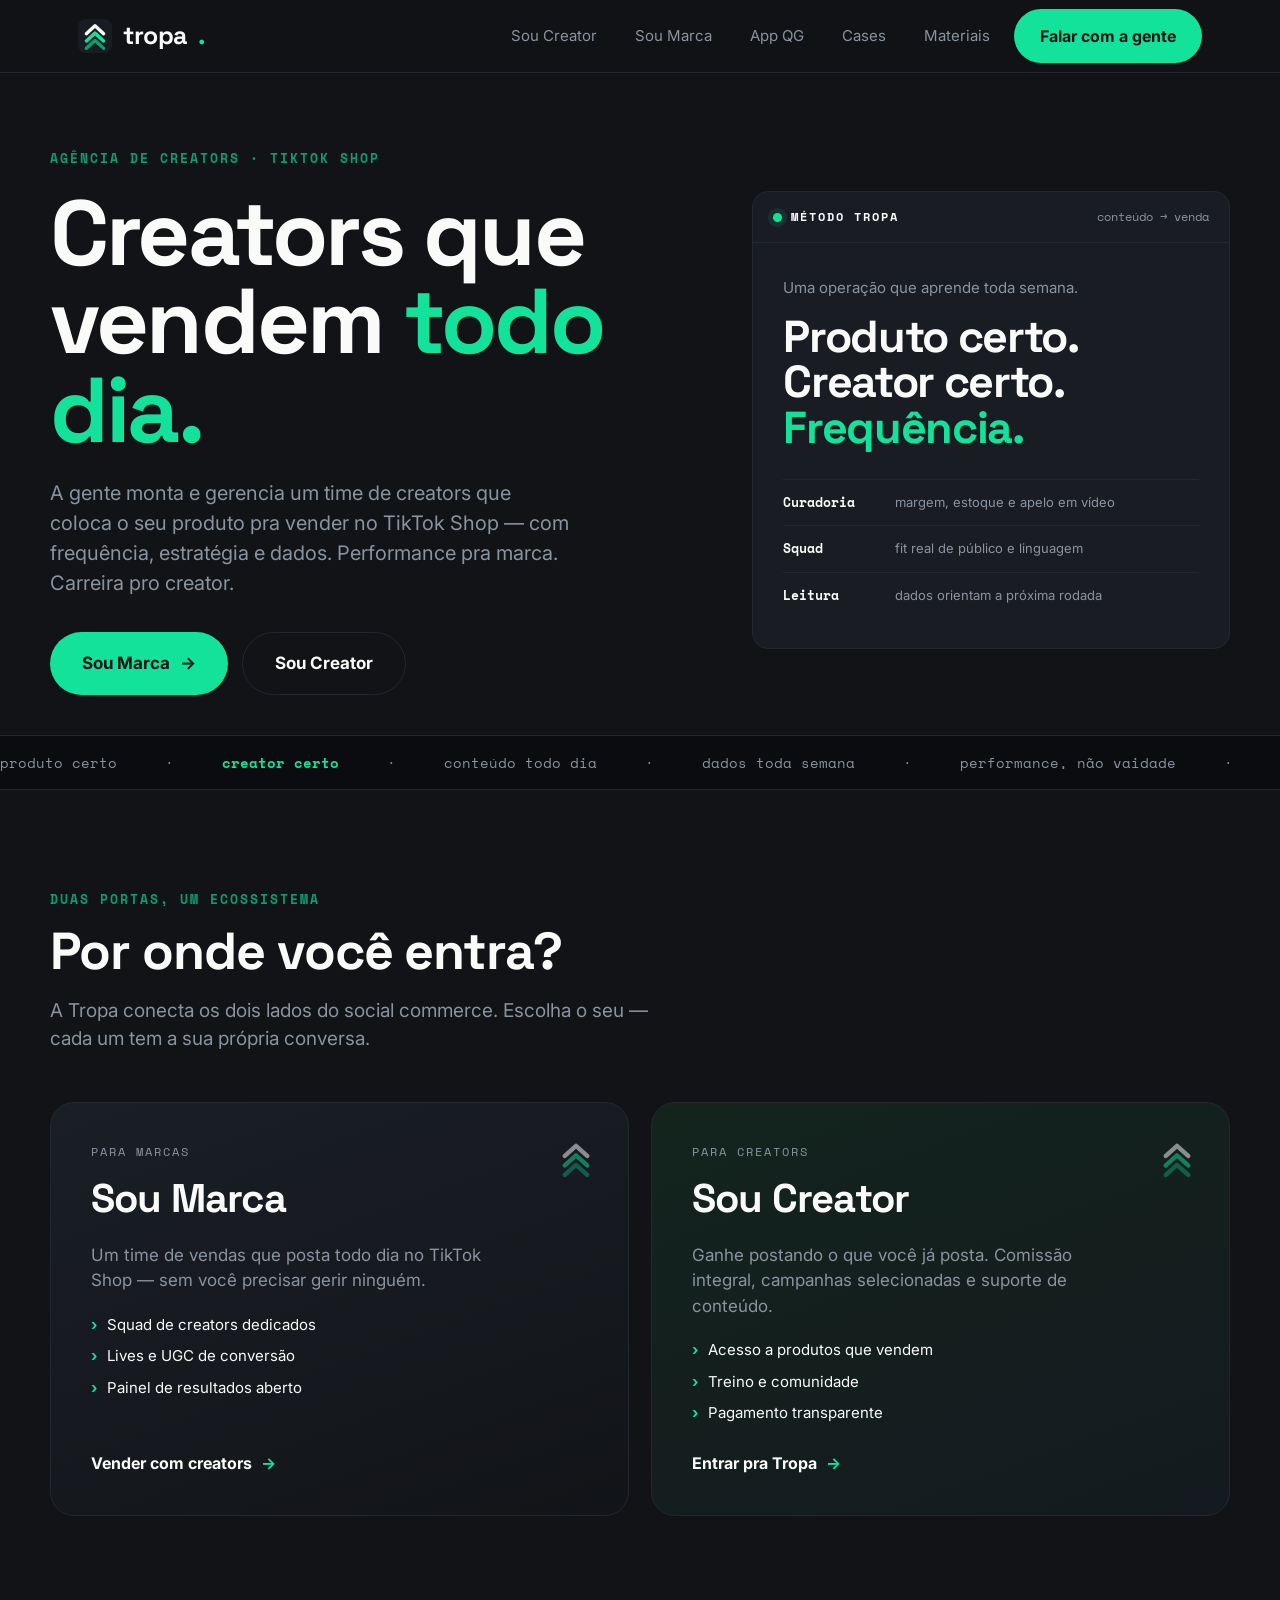
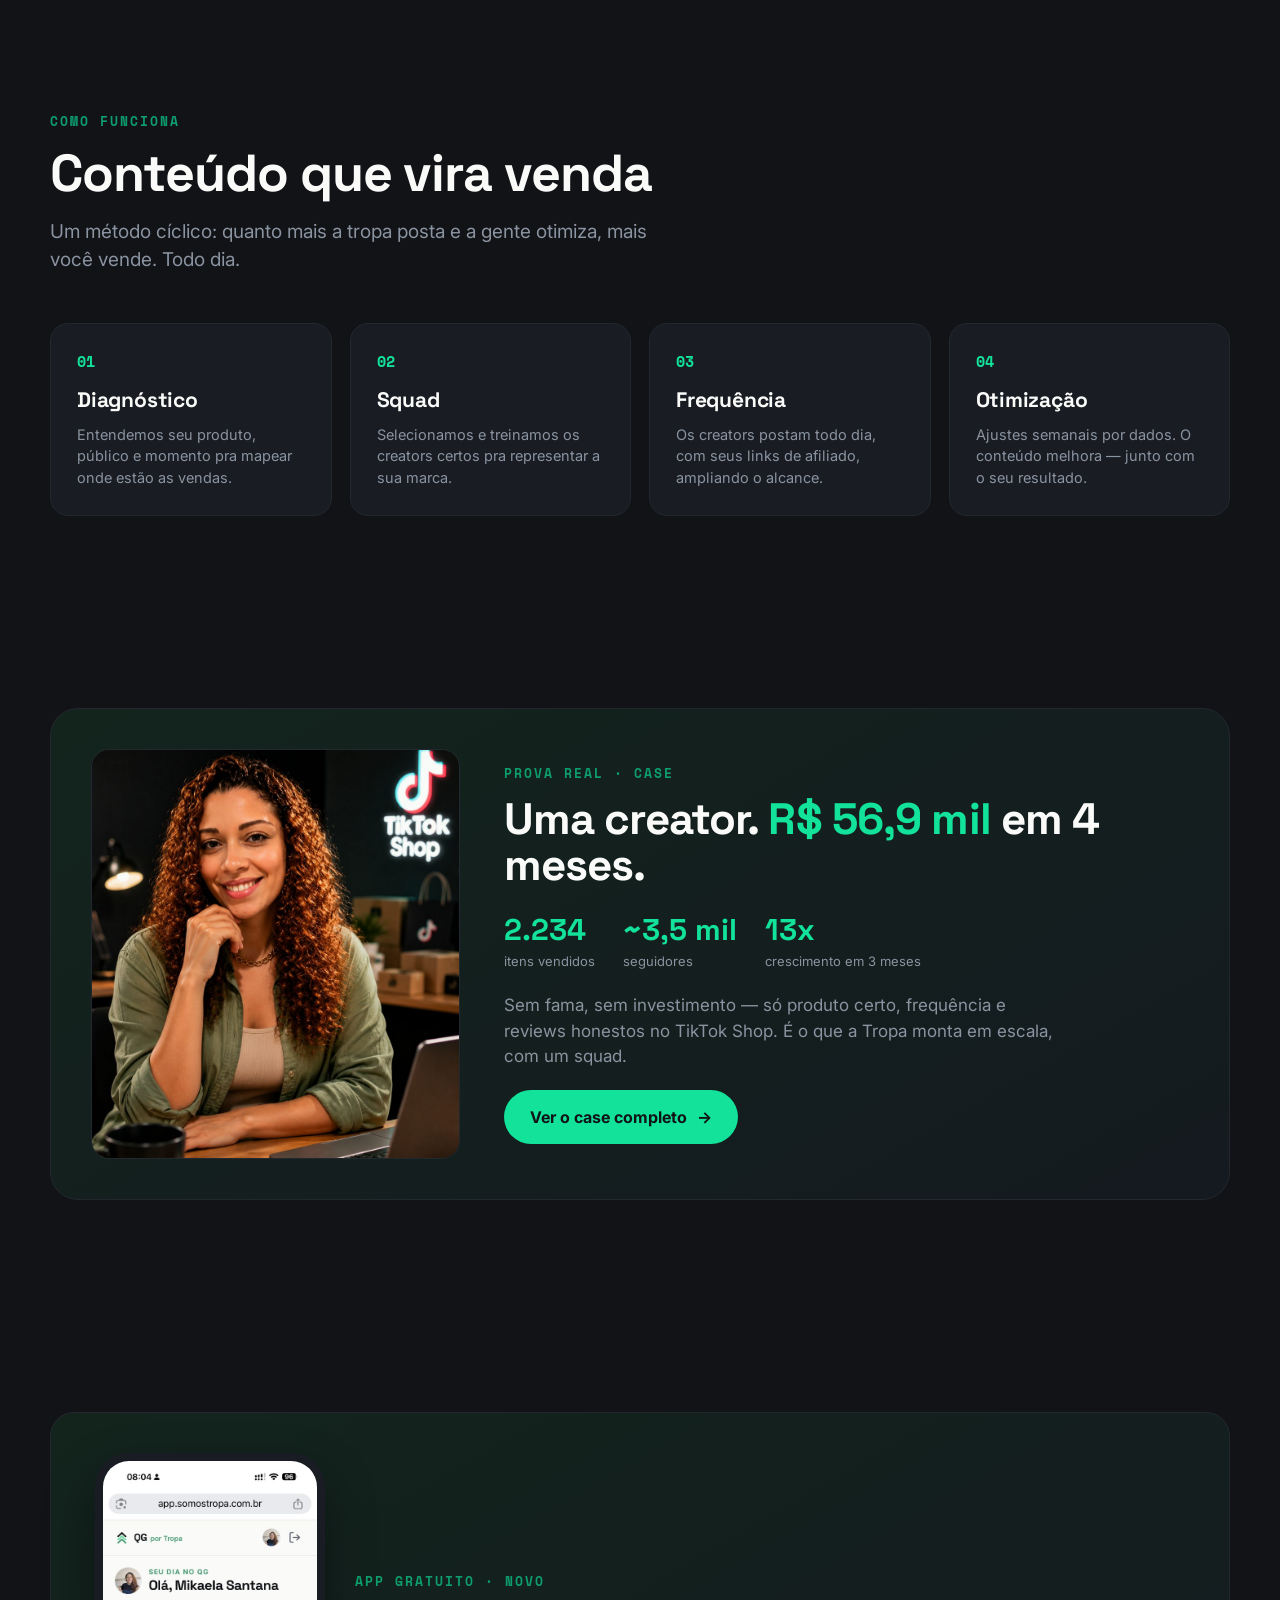
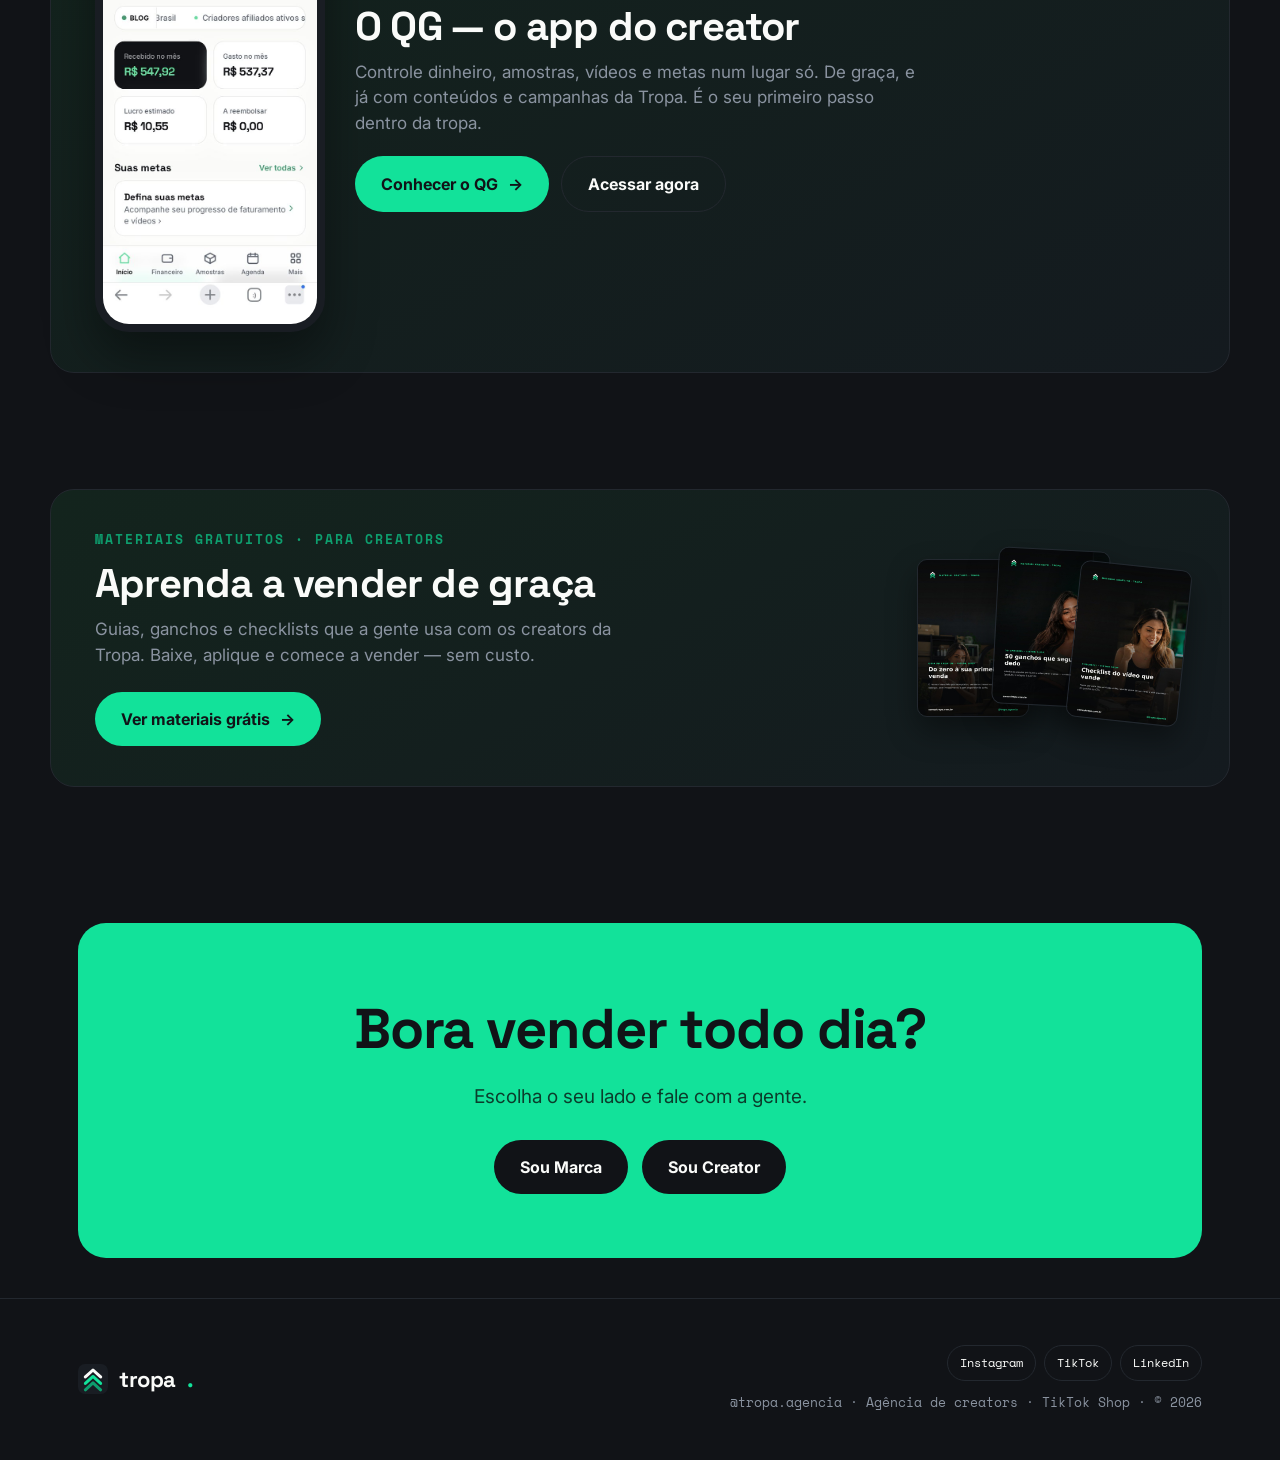
==== commit 48e15d0e: "Adiciona pagina do app QG (lead magnet) + destaque na home" ====
--- a/index.html
+++ b/index.html
@@ -21,6 +21,7 @@
     <nav class="nav-actions">
       <a class="lnk" href="creator.html">Sou Creator</a>
       <a class="lnk" href="marca.html">Sou Marca</a>
+      <a class="lnk" href="qg.html">App QG</a>
       <a class="lnk" href="cases.html">Cases</a>
       <a class="lnk" href="materiais.html">Materiais</a>
       <a class="btn" data-wa="Oi! Vim pelo site da Tropa e quero saber mais." href="#">Falar com a gente</a>
@@ -118,6 +119,25 @@
     </div>
   </section>
 
+  <section class="section wrap" style="padding-bottom:0">
+    <div class="mpromo" style="grid-template-columns:auto 1fr">
+      <div style="display:flex;justify-content:center">
+        <div style="border:8px solid var(--ink-2);border-radius:34px;overflow:hidden;background:var(--ink);box-shadow:0 24px 50px rgba(0,0,0,.4);max-width:230px">
+          <img src="qg-inicio.jpg" alt="App QG da Tropa" loading="lazy" style="width:100%;display:block">
+        </div>
+      </div>
+      <div>
+        <span class="eyebrow">App gratuito · Novo</span>
+        <h2>O QG — o app do creator</h2>
+        <p>Controle dinheiro, amostras, vídeos e metas num lugar só. De graça, e já com conteúdos e campanhas da Tropa. É o seu primeiro passo dentro da tropa.</p>
+        <div class="mp-cta" style="margin-top:20px;display:flex;gap:12px;flex-wrap:wrap">
+          <a class="btn" href="qg.html">Conhecer o QG <span class="arr">→</span></a>
+          <a class="btn btn--ghost" href="https://app.somostropa.com.br" target="_blank" rel="noopener">Acessar agora</a>
+        </div>
+      </div>
+    </div>
+  </section>
+
   <section class="section wrap">
     <div class="mpromo">
       <div>
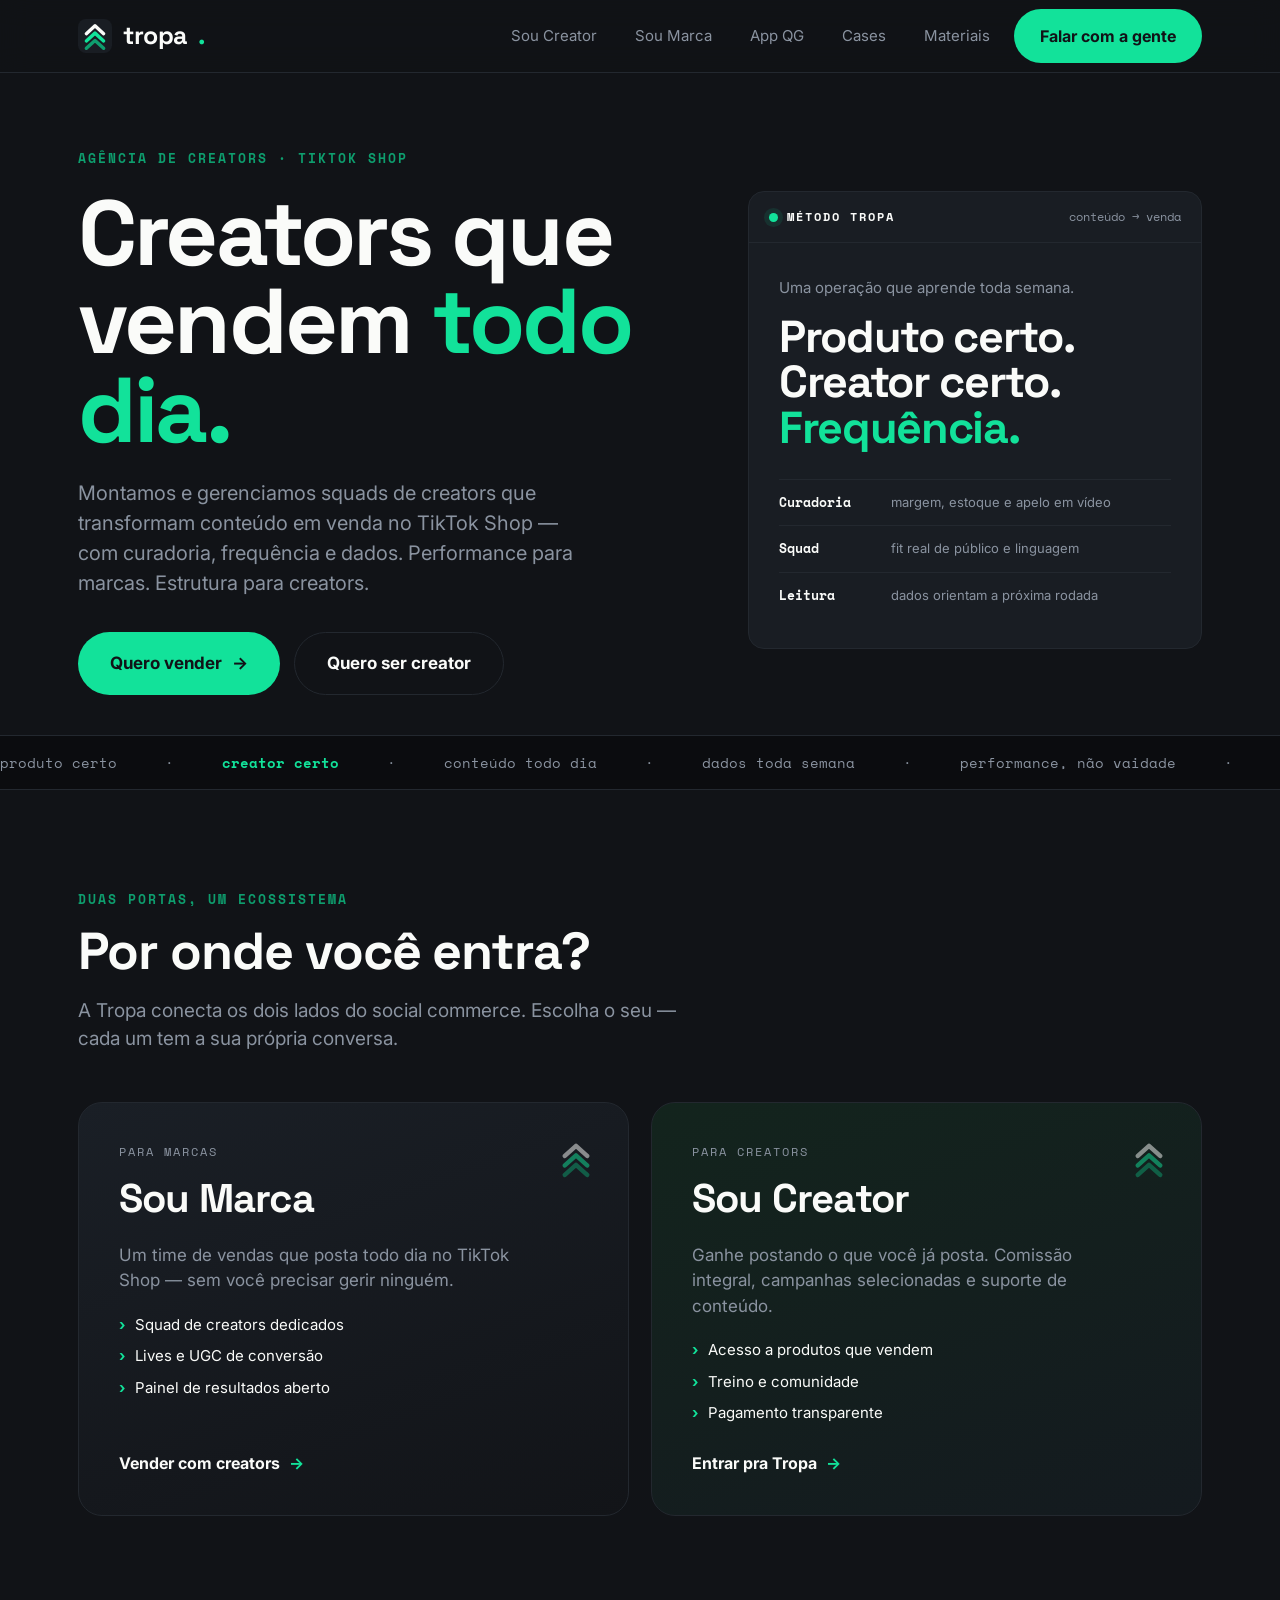
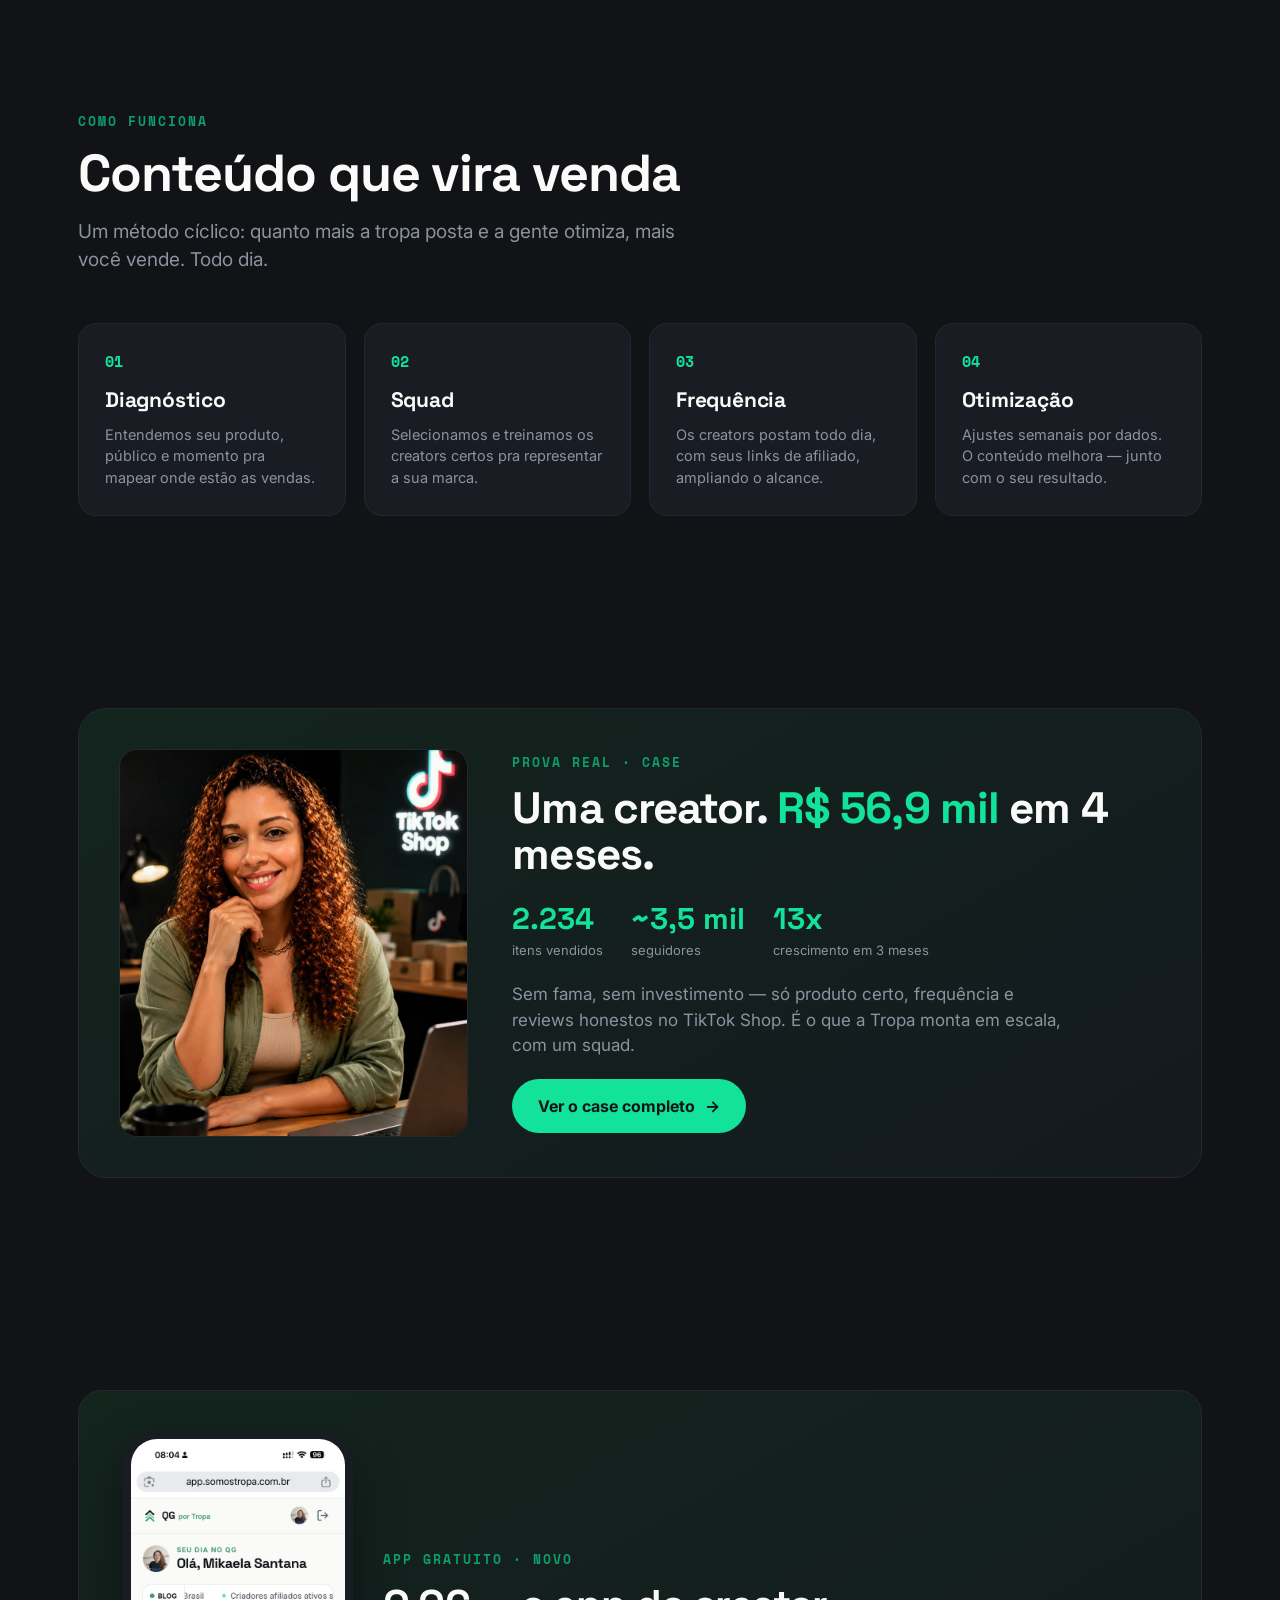
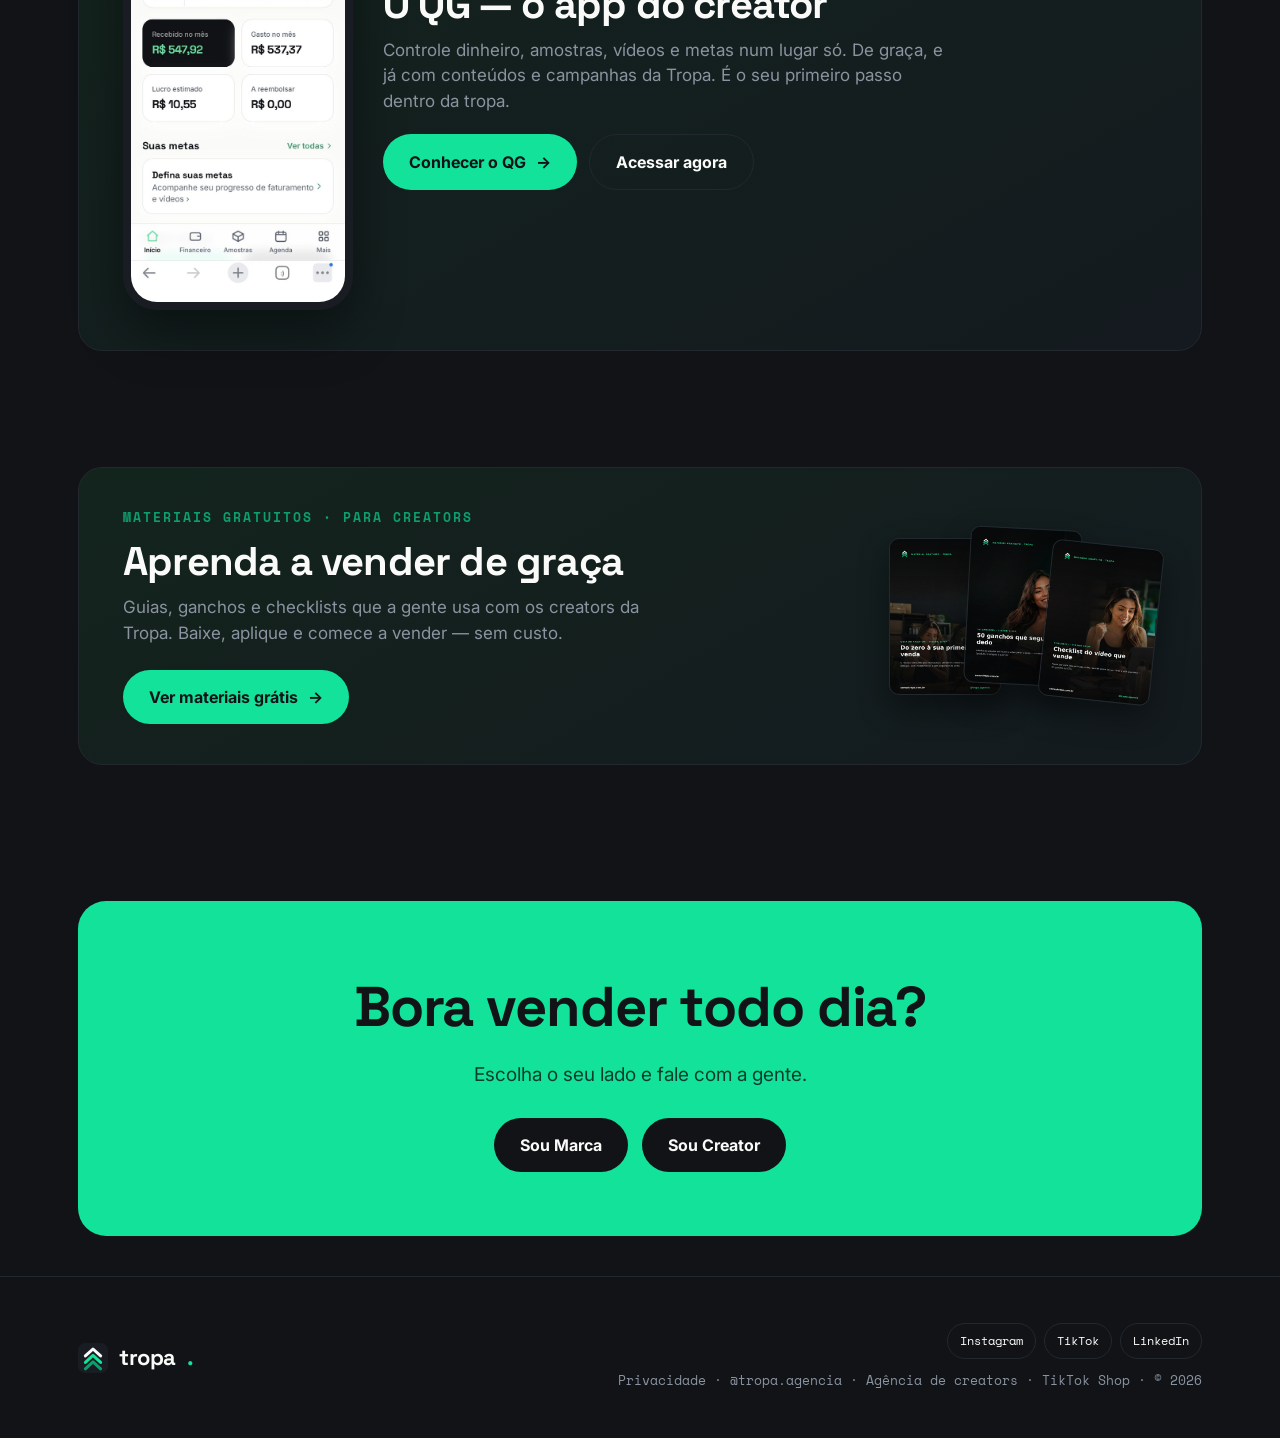
==== commit 07a49218: "revisa site e corrige experiencia mobile" ====
--- a/index.html
+++ b/index.html
@@ -3,22 +3,34 @@
 <head>
 <meta charset="utf-8">
 <meta name="viewport" content="width=device-width, initial-scale=1">
+<script>
+if (location.hostname === "painel.somostropa.com.br") {
+  location.replace("/painel.html");
+}
+</script>
 <title>Tropa — Creators que vendem todo dia no TikTok Shop</title>
 <meta name="description" content="A Tropa monta e gerencia squads de creators que vendem seu produto todo dia no TikTok Shop. Para marcas: performance. Para creators: carreira.">
+<meta name="theme-color" content="#111317">
+<link rel="canonical" href="https://somostropa.com.br/">
+<meta property="og:type" content="website">
+<meta property="og:title" content="Tropa — Creators que vendem todo dia no TikTok Shop">
+<meta property="og:description" content="Squads de creators, conteúdo frequente e dados para transformar TikTok Shop em canal de vendas.">
+<meta property="og:url" content="https://somostropa.com.br/">
 <link rel="preconnect" href="https://fonts.googleapis.com">
 <link rel="preconnect" href="https://fonts.gstatic.com" crossorigin>
 <link href="https://fonts.googleapis.com/css2?family=Space+Grotesk:wght@400;500;700&family=Inter:wght@400;500;600&family=Space+Mono:wght@400;700&display=swap" rel="stylesheet">
 <link rel="stylesheet" href="styles.css">
 </head>
 <body>
+<a class="skip-link" href="#conteudo">Pular para o conteúdo</a>
 
 <header class="nav">
   <div class="wrap">
     <a class="brand" href="index.html">
-      <svg width="34" height="34" viewBox="0 0 130 130"><rect width="130" height="130" rx="30" fill="#191D23"/><g fill="none" stroke-width="13" stroke-linecap="round" stroke-linejoin="round"><path d="M32 112 L65 82 L98 112" stroke="#0E9E6E"/><path d="M32 84 L65 54 L98 84" stroke="#12E29A"/><path d="M32 56 L65 26 L98 56" stroke="#FAFBF9"/></g></svg>
+      <svg width="34" height="34" viewBox="0 0 130 130" aria-hidden="true"><rect width="130" height="130" rx="30" fill="#191D23"/><g fill="none" stroke-width="13" stroke-linecap="round" stroke-linejoin="round"><path d="M32 112 L65 82 L98 112" stroke="#0E9E6E"/><path d="M32 84 L65 54 L98 84" stroke="#12E29A"/><path d="M32 56 L65 26 L98 56" stroke="#FAFBF9"/></g></svg>
       tropa<span class="dot">.</span>
     </a>
-    <nav class="nav-actions">
+    <nav class="nav-actions" aria-label="Navegação principal">
       <a class="lnk" href="creator.html">Sou Creator</a>
       <a class="lnk" href="marca.html">Sou Marca</a>
       <a class="lnk" href="qg.html">App QG</a>
@@ -29,15 +41,15 @@
   </div>
 </header>
 
-<main>
+<main id="conteudo">
   <section class="hero wrap">
     <div>
       <span class="eyebrow reveal d1">Agência de creators · TikTok Shop</span>
       <h1 class="reveal d2">Creators que vendem <span class="g">todo dia.</span></h1>
-      <p class="lead reveal d3">A gente monta e gerencia um time de creators que coloca o seu produto pra vender no TikTok Shop — com frequência, estratégia e dados. Performance pra marca. Carreira pro creator.</p>
+      <p class="lead reveal d3">Montamos e gerenciamos squads de creators que transformam conteúdo em venda no TikTok Shop — com curadoria, frequência e dados. Performance para marcas. Estrutura para creators.</p>
       <div class="hero-cta reveal d4">
-        <a class="btn btn--lg" href="marca.html">Sou Marca <span class="arr">→</span></a>
-        <a class="btn btn--ghost btn--lg" href="creator.html">Sou Creator</a>
+        <a class="btn btn--lg" href="marca.html">Quero vender <span class="arr">→</span></a>
+        <a class="btn btn--ghost btn--lg" href="creator.html">Quero ser creator</a>
       </div>
     </div>
 
@@ -178,7 +190,7 @@
         <a href="https://www.tiktok.com/@tropa.agencia" target="_blank" rel="noopener noreferrer">TikTok</a>
         <a href="https://www.linkedin.com/company/tropa-creators/" target="_blank" rel="noopener noreferrer">LinkedIn</a>
       </div>
-      <div class="meta">@tropa.agencia · Agência de creators · TikTok Shop · © 2026</div>
+      <div class="meta"><a href="privacidade.html">Privacidade</a> · @tropa.agencia · Agência de creators · TikTok Shop · © 2026</div>
     </div>
   </div>
 </footer>
--- a/styles.css
+++ b/styles.css
@@ -13,7 +13,10 @@
 html{scroll-behavior:smooth}
 body{font-family:var(--body);background:var(--ink);color:var(--off);line-height:1.5;-webkit-font-smoothing:antialiased;overflow-x:hidden}
 a{color:inherit;text-decoration:none}
-img,svg{display:block}
+img,svg{display:block;max-width:100%}
+.skip-link{position:fixed;left:16px;top:12px;z-index:100;background:var(--green);color:var(--ink);padding:10px 14px;border-radius:8px;font-weight:700;transform:translateY(-160%);transition:transform .18s ease}
+.skip-link:focus{transform:translateY(0)}
+a:focus-visible,button:focus-visible,summary:focus-visible,input:focus-visible,select:focus-visible{outline:3px solid var(--green);outline-offset:3px}
 .wrap{max-width:var(--maxw);margin:0 auto;padding:0 28px}
 .mono{font-family:var(--mono)}
 .eyebrow{font-family:var(--mono);font-size:13px;letter-spacing:2px;text-transform:uppercase;color:var(--green-2);font-weight:700}
@@ -40,7 +43,7 @@
 .nav-actions a.lnk.is-active{color:var(--green)}
 
 /* hero */
-.hero{padding:72px 0 40px;display:grid;grid-template-columns:1.15fr .85fr;gap:56px;align-items:center}
+.hero{padding-block:72px 40px;display:grid;grid-template-columns:1.15fr .85fr;gap:56px;align-items:center}
 .hero h1{font-family:var(--display);font-weight:700;font-size:clamp(46px,7.2vw,92px);line-height:.96;letter-spacing:-.03em;margin:20px 0 24px}
 .hero h1 .g{color:var(--green)}
 .hero .lead{font-size:20px;color:var(--mut);max-width:520px;margin-bottom:34px}
@@ -71,7 +74,7 @@
 @keyframes marq{from{transform:translateX(0)}to{transform:translateX(-50%)}}
 
 /* sections */
-.section{padding:96px 0}
+.section{padding-block:96px}
 .section h2{font-family:var(--display);font-weight:700;font-size:clamp(32px,4.4vw,52px);letter-spacing:-.02em;line-height:1.04;margin:14px 0 0}
 .section .intro{color:var(--mut);font-size:19px;max-width:620px;margin-top:18px}
 
@@ -139,6 +142,8 @@
 .form-ok .big{font-family:var(--display);font-size:26px;margin-bottom:8px}
 .form-ok p{color:var(--mut)}
 .form-error{margin-top:14px;color:#ffb4ab;font-size:14px;line-height:1.45}
+.form-note{margin-top:12px;color:var(--mut);font-size:12.5px;line-height:1.5;text-align:center}
+.form-note a{color:var(--off);text-decoration:underline;text-underline-offset:3px}
 
 /* big cta band */
 .band{background:var(--green);color:var(--ink);border-radius:28px;padding:64px 40px;text-align:center;margin:40px 0}
@@ -157,7 +162,7 @@
 .socials a:hover,.socials a:focus-visible{color:var(--ink);background:var(--green);border-color:var(--green);outline:none}
 
 /* page hero (creator/marca) */
-.phero{padding:80px 0 30px}
+.phero{padding-block:80px 30px}
 .phero .eyebrow{margin-bottom:18px;display:block}
 .phero h1{font-family:var(--display);font-weight:700;font-size:clamp(42px,6vw,80px);line-height:.98;letter-spacing:-.03em}
 .phero h1 .g{color:var(--green)}
@@ -178,7 +183,7 @@
 .mcard:hover .go .arr{transform:translateX(5px)}
 
 /* ===== landing de material ===== */
-.lp-hero{padding:56px 0 20px;display:grid;grid-template-columns:.82fr 1.18fr;gap:52px;align-items:center}
+.lp-hero{padding-block:56px 20px;display:grid;grid-template-columns:.82fr 1.18fr;gap:52px;align-items:center}
 .lp-cover{position:relative}
 .lp-cover img{width:100%;border-radius:16px;border:1px solid var(--line);box-shadow:0 30px 70px rgba(0,0,0,.45)}
 .lp-cover .badge{position:absolute;top:-14px;left:-14px;background:var(--green);color:var(--ink);font-family:var(--mono);font-size:12px;font-weight:700;letter-spacing:1px;padding:9px 14px;border-radius:999px;box-shadow:0 8px 22px rgba(18,226,154,.3)}
@@ -208,7 +213,7 @@
 .mpromo .mp-cta{margin-top:24px}
 
 /* ===== cases ===== */
-.case-hero{padding:52px 0 10px;display:grid;grid-template-columns:.9fr 1.1fr;gap:50px;align-items:center}
+.case-hero{padding-block:52px 10px;display:grid;grid-template-columns:.9fr 1.1fr;gap:50px;align-items:center}
 .case-hero .ch-photo img{width:100%;border-radius:20px;border:1px solid var(--line);box-shadow:0 30px 70px rgba(0,0,0,.5)}
 .case-hero .eyebrow{display:block;margin-bottom:16px}
 .case-hero h1{font-family:var(--display);font-weight:700;font-size:clamp(36px,5vw,60px);line-height:1;letter-spacing:-.02em}
@@ -265,10 +270,38 @@
   .grid3{grid-template-columns:1fr}
   .req{grid-template-columns:1fr}
   .form-wrap{grid-template-columns:1fr;gap:28px}
-  .section{padding:72px 0}
+  .section{padding-block:72px}
   .nav-actions a.lnk{display:none}
 }
 @media(max-width:520px){
+  .wrap{padding-inline:20px}
+  .nav .wrap{height:68px}
+  .brand{gap:8px;font-size:22px}
+  .brand svg{width:30px;height:30px}
+  .nav-actions{gap:6px}
+  .nav-actions .btn{font-size:14px;padding:12px 16px}
+  .hero{padding-block:48px 32px;gap:30px}
+  .hero h1{font-size:clamp(42px,12vw,54px);line-height:1}
+  .hero .lead{font-size:17px;line-height:1.6;margin-bottom:26px}
+  .hero-cta{gap:10px}
+  .hero-cta .btn{flex:1 1 150px;justify-content:center;padding-inline:18px}
+  .eyebrow{font-size:11px;letter-spacing:1.5px}
+  .method-body{padding:28px 22px;min-height:0}
+  .method-head{padding-inline:16px}
+  .method-head .sub{font-size:10px}
+  .section{padding-block:60px}
+  .section .intro{font-size:17px}
+  .door{min-height:0;padding:28px 24px;border-radius:16px}
+  .door h3{font-size:34px}
+  .lcard,.card{border-radius:14px}
+  .proof,.mpromo{padding:26px 22px;border-radius:16px}
+  .mpromo[style*="grid-template-columns"]{grid-template-columns:1fr!important}
+  .band{padding:44px 22px;border-radius:16px;margin-block:20px}
+  .form-wrap{margin-top:32px}
+  form.lead,.dl-card{padding:22px 18px;border-radius:16px}
+  .phero{padding-block:56px 20px}
+  .phero h1{font-size:clamp(40px,12vw,54px)}
+  .lp-hero,.case-hero{padding-block:40px 12px}
   .loop{grid-template-columns:1fr}
   form.lead .row{grid-template-columns:1fr}
   footer .wrap{flex-direction:column;align-items:flex-start}
@@ -278,6 +311,8 @@
   .method-body li{grid-template-columns:1fr;gap:3px}
 }
 @media(prefers-reduced-motion:reduce){
+  html{scroll-behavior:auto}
+  *,*::before,*::after{animation-duration:.01ms!important;animation-iteration-count:1!important;transition-duration:.01ms!important;scroll-behavior:auto!important}
   .reveal{animation:none;opacity:1;transform:none}
   .strip-track{animation:none}
 }
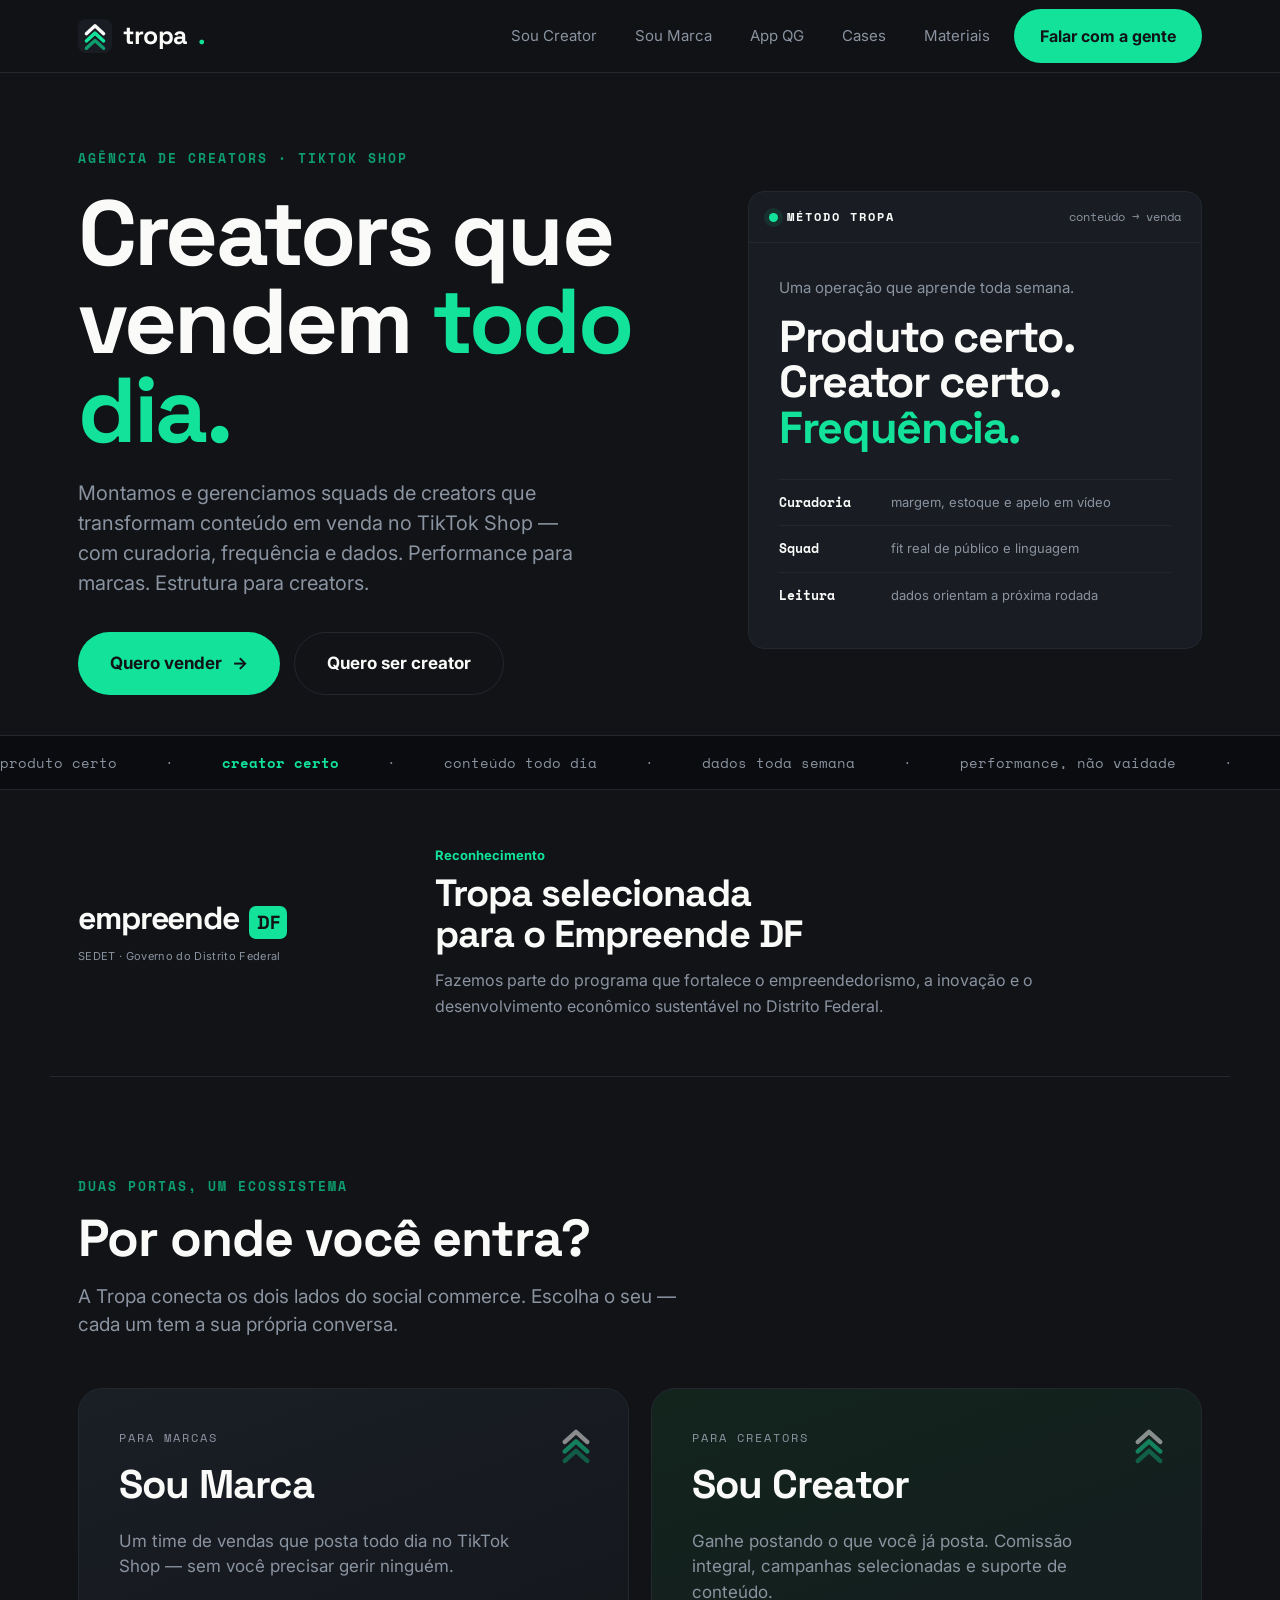
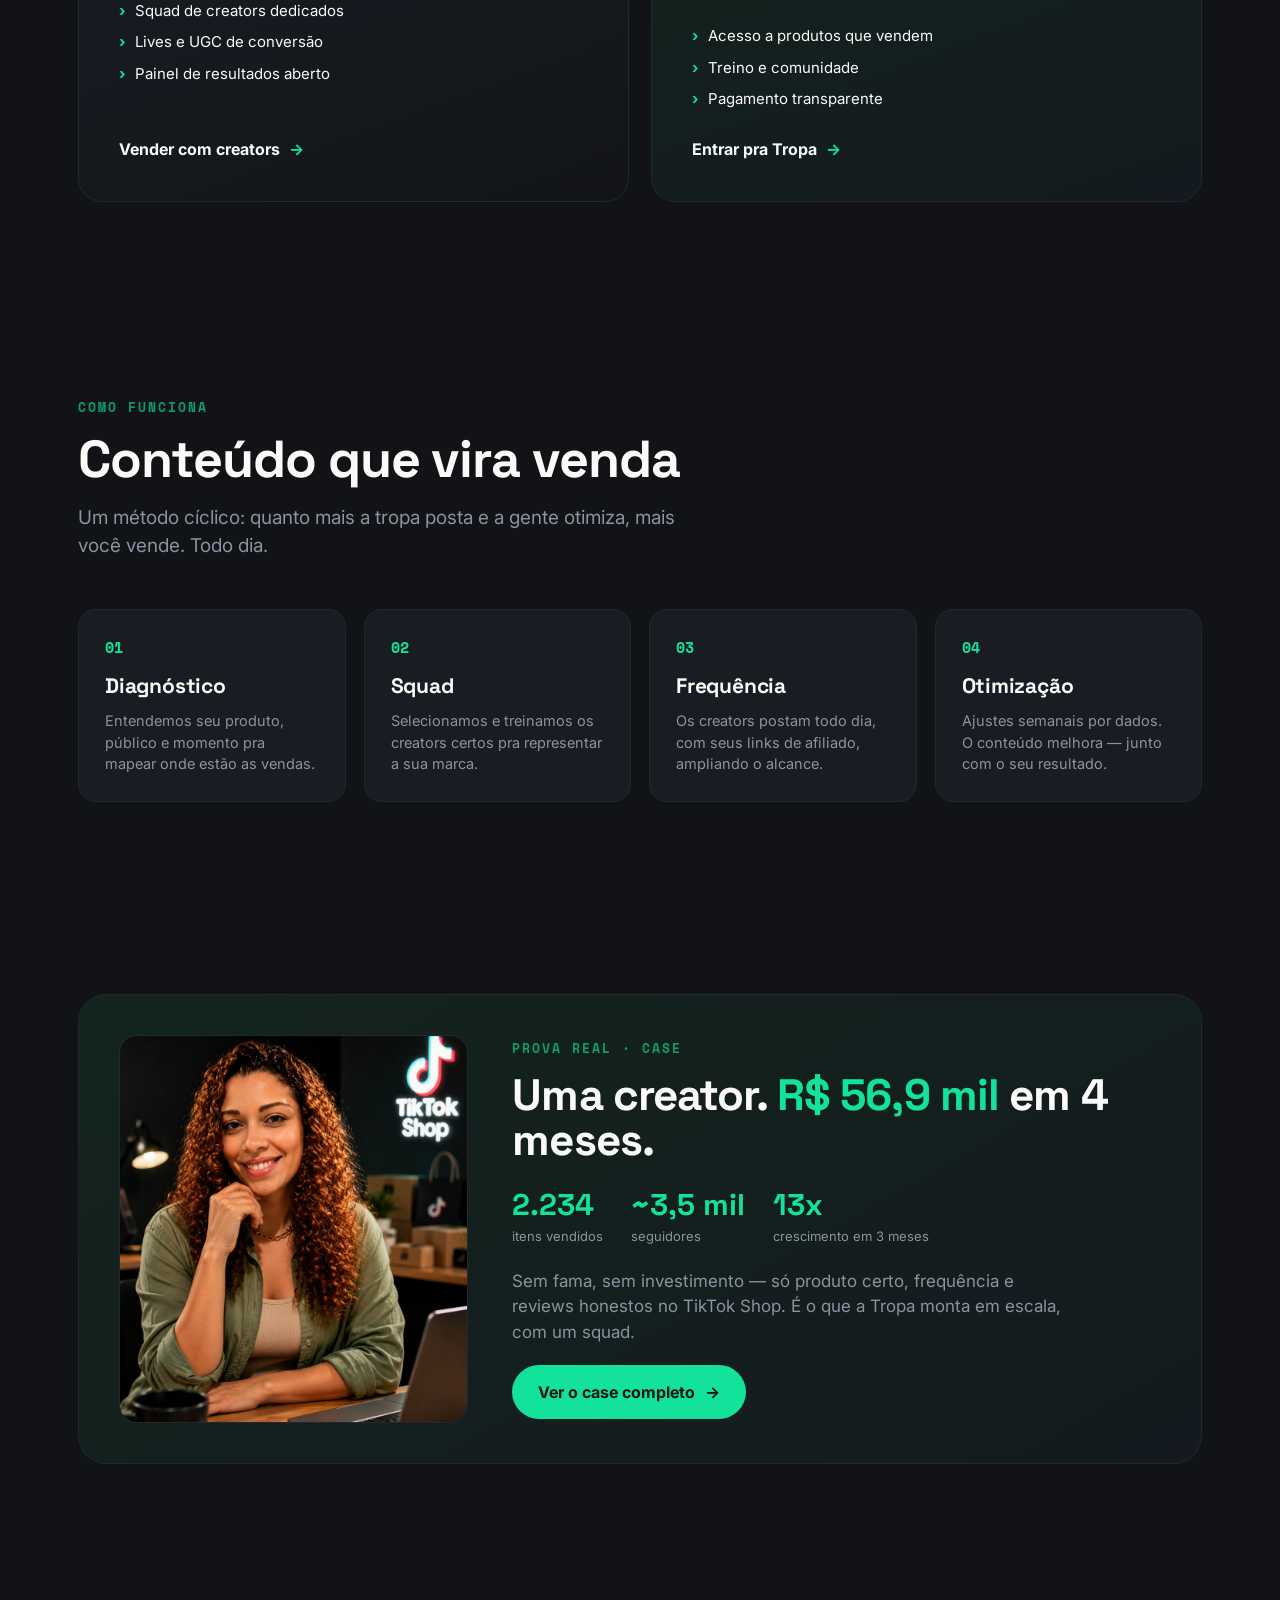
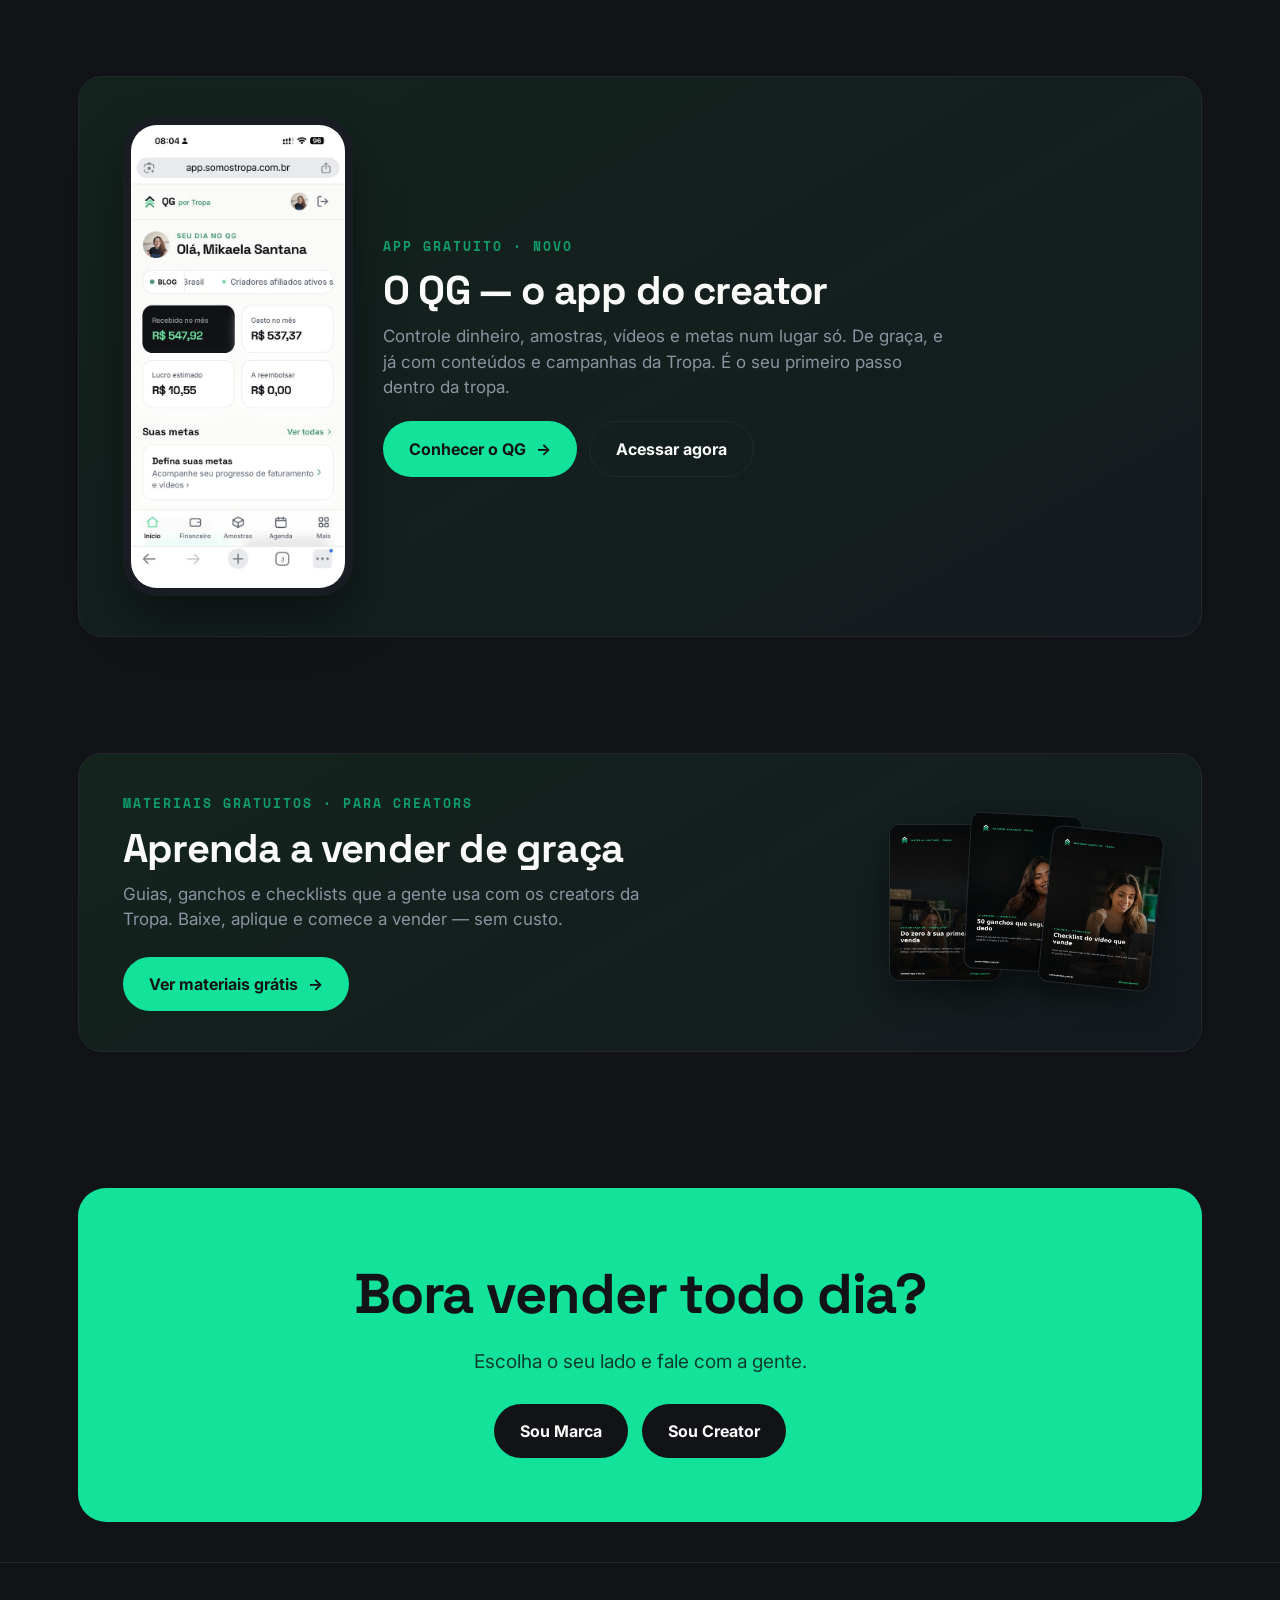
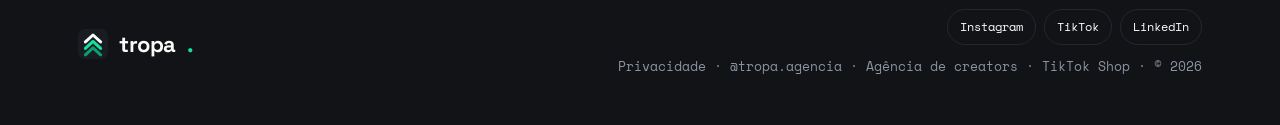
==== commit 7e63c97b: "destaca selecao no Empreende DF" ====
--- a/index.html
+++ b/index.html
@@ -3,6 +3,7 @@
 <head>
 <meta charset="utf-8">
 <meta name="viewport" content="width=device-width, initial-scale=1">
+<link rel="icon" href="favicon.svg" type="image/svg+xml">
 <script>
 if (location.hostname === "painel.somostropa.com.br") {
   location.replace("/painel.html");
@@ -77,6 +78,18 @@
       <span>produto certo</span><span>·</span><span><b>creator certo</b></span><span>·</span><span>conteúdo todo dia</span><span>·</span><span>dados toda semana</span><span>·</span><span>performance, não vaidade</span><span>·</span>
     </div>
   </div>
+
+  <section class="recognition wrap" aria-labelledby="recognition-title">
+    <div class="recognition-mark" aria-label="Empreende DF">
+      <span>empreende</span><strong>DF</strong>
+      <small>SEDET · Governo do Distrito Federal</small>
+    </div>
+    <div class="recognition-copy">
+      <p class="recognition-label">Reconhecimento</p>
+      <h2 id="recognition-title">Tropa selecionada para o Empreende DF</h2>
+      <p>Fazemos parte do programa que fortalece o empreendedorismo, a inovação e o desenvolvimento econômico sustentável no Distrito Federal.</p>
+    </div>
+  </section>
 
   <section class="section wrap" id="portas">
     <span class="eyebrow">Duas portas, um ecossistema</span>
--- a/styles.css
+++ b/styles.css
@@ -72,6 +72,17 @@
 .strip-track{display:flex;gap:48px;white-space:nowrap;padding:16px 0;font-family:var(--mono);font-size:14px;color:var(--mut);animation:marq 30s linear infinite;width:max-content}
 .strip-track b{color:var(--green)}
 @keyframes marq{from{transform:translateX(0)}to{transform:translateX(-50%)}}
+
+/* reconhecimento institucional */
+.recognition{display:grid;grid-template-columns:280px 1fr;gap:clamp(32px,6vw,84px);align-items:center;padding-block:56px;border-bottom:1px solid var(--line)}
+.recognition-mark{display:grid;grid-template-columns:auto auto;justify-content:start;align-items:baseline;column-gap:10px;color:var(--off);font-family:var(--display);line-height:1}
+.recognition-mark span{font-size:32px;font-weight:700;letter-spacing:-.035em}
+.recognition-mark strong{display:inline-flex;align-items:center;justify-content:center;background:var(--green);color:var(--ink);font-size:19px;letter-spacing:-.02em;padding:7px 8px;border-radius:7px}
+.recognition-mark small{grid-column:1/-1;margin-top:10px;color:var(--mut);font-family:var(--body);font-size:11px;line-height:1.4;letter-spacing:.03em}
+.recognition-copy{max-width:680px}
+.recognition-label{color:var(--green);font-size:13px;font-weight:700;margin-bottom:7px}
+.recognition h2{font-family:var(--display);font-size:clamp(25px,3vw,38px);line-height:1.08;letter-spacing:-.025em;text-wrap:balance}
+.recognition-copy>p:last-child{max-width:62ch;margin-top:12px;color:var(--mut);font-size:16px;line-height:1.65;text-wrap:pretty}
 
 /* sections */
 .section{padding-block:96px}
@@ -254,6 +265,7 @@
 
 /* responsive */
 @media(max-width:900px){
+  .recognition{grid-template-columns:1fr;gap:24px}
   .mgrid{grid-template-columns:1fr 1fr}
   .case-hero{grid-template-columns:1fr;gap:30px;padding-top:38px}
   .case-hero .ch-photo{max-width:380px}
@@ -290,6 +302,8 @@
   .method-head{padding-inline:16px}
   .method-head .sub{font-size:10px}
   .section{padding-block:60px}
+  .recognition{padding-block:42px}
+  .recognition-mark span{font-size:28px}
   .section .intro{font-size:17px}
   .door{min-height:0;padding:28px 24px;border-radius:16px}
   .door h3{font-size:34px}
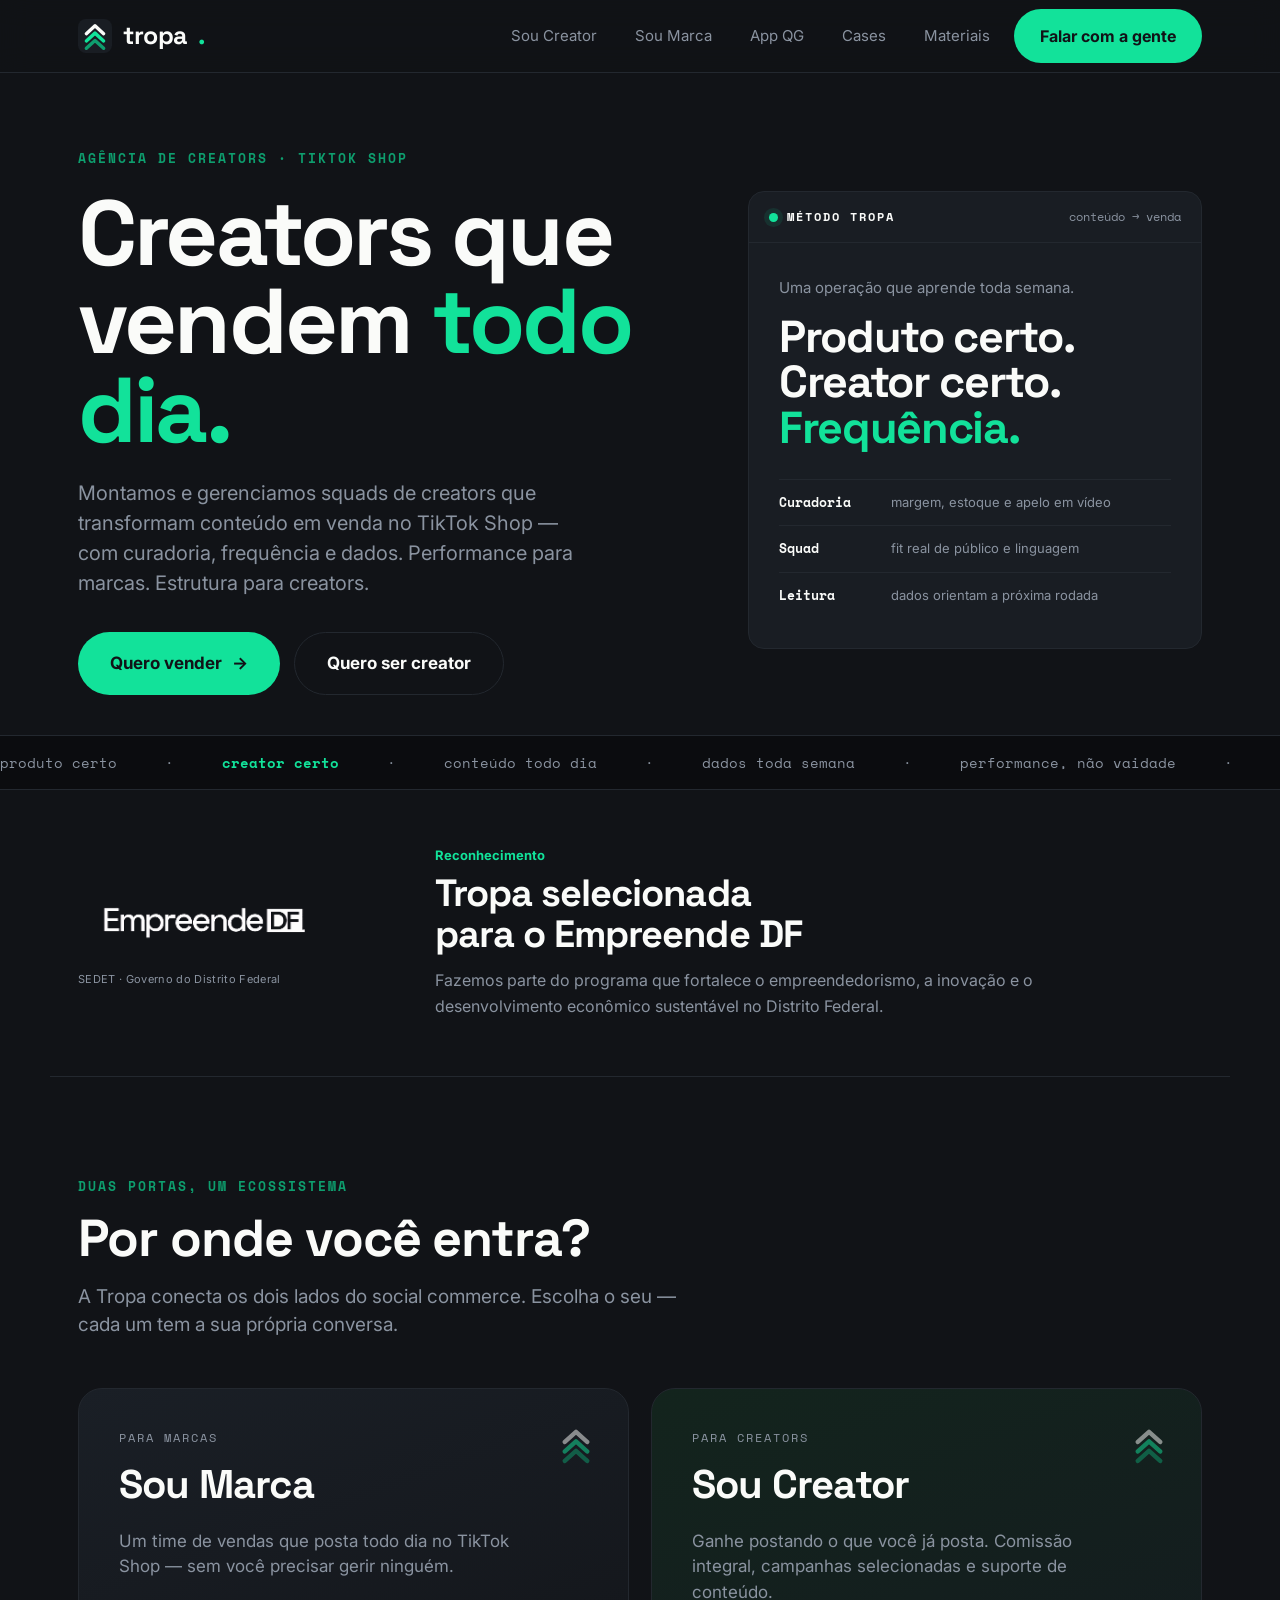
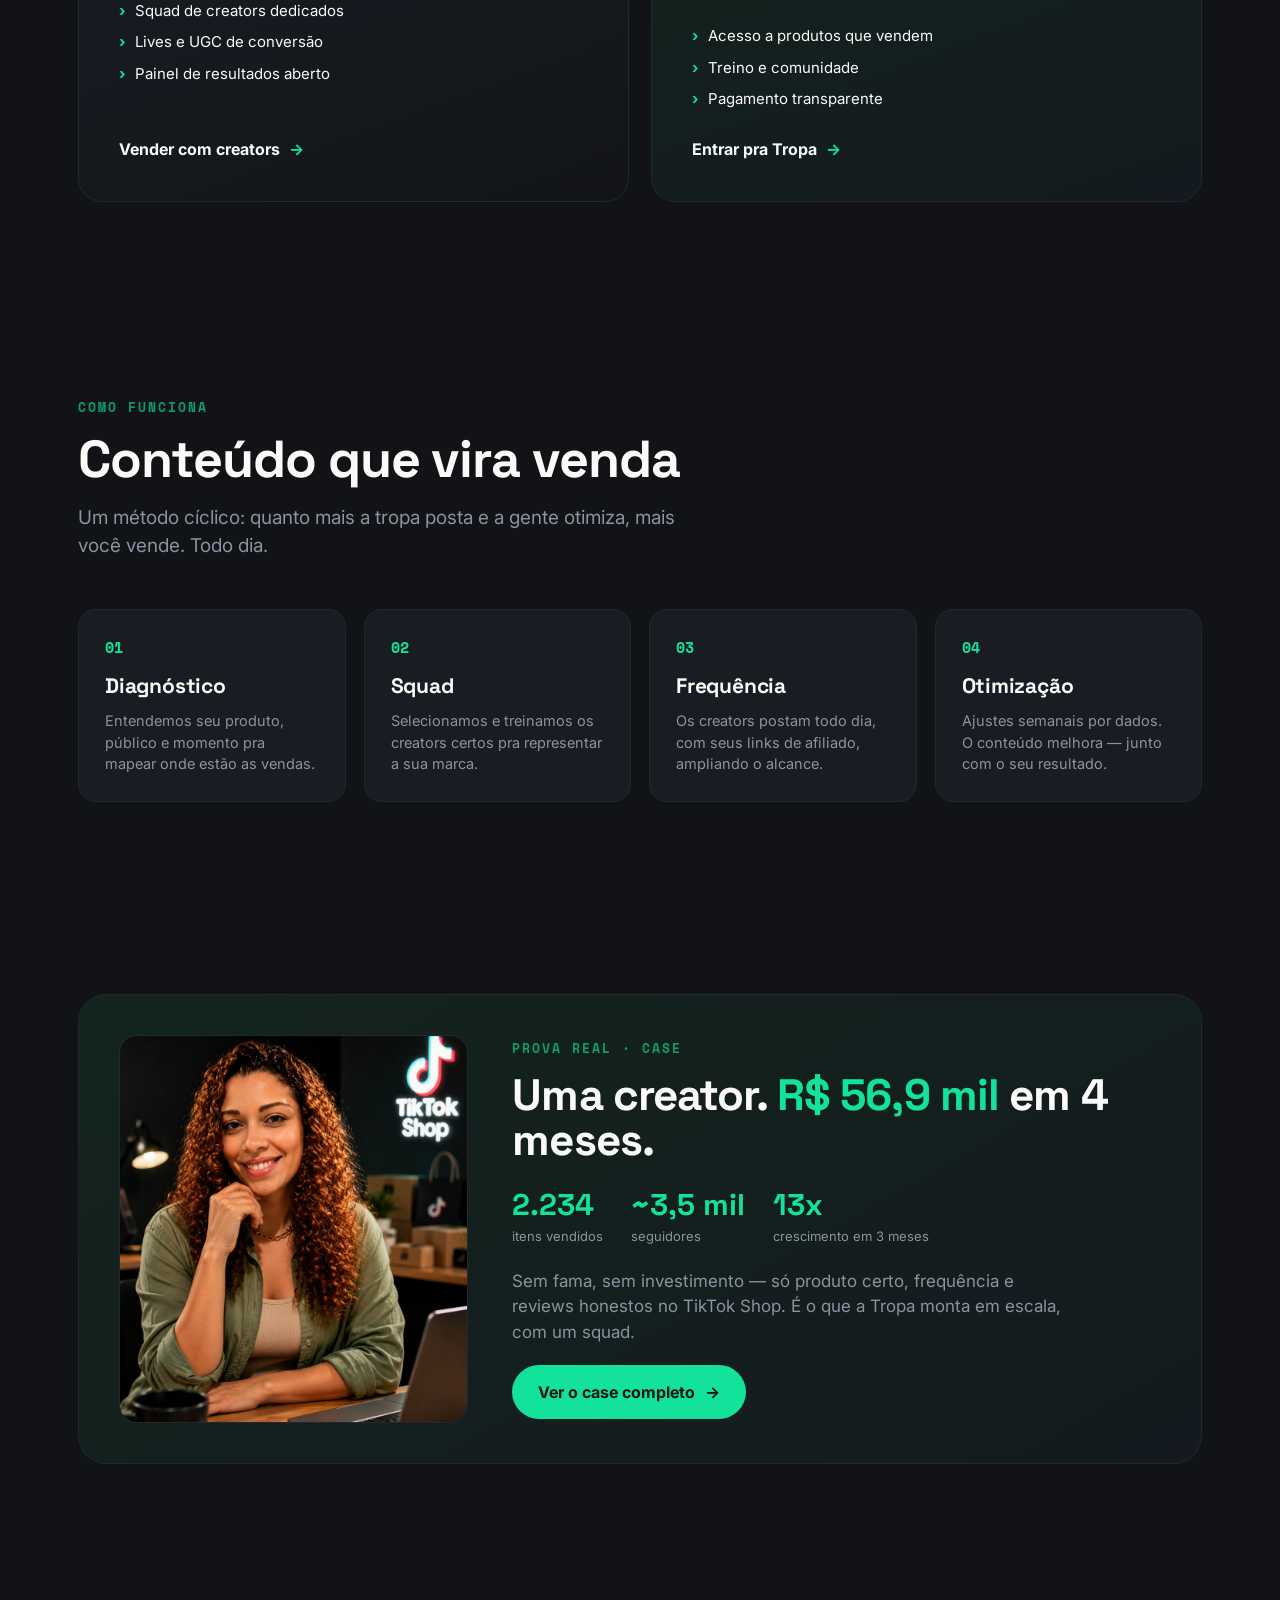
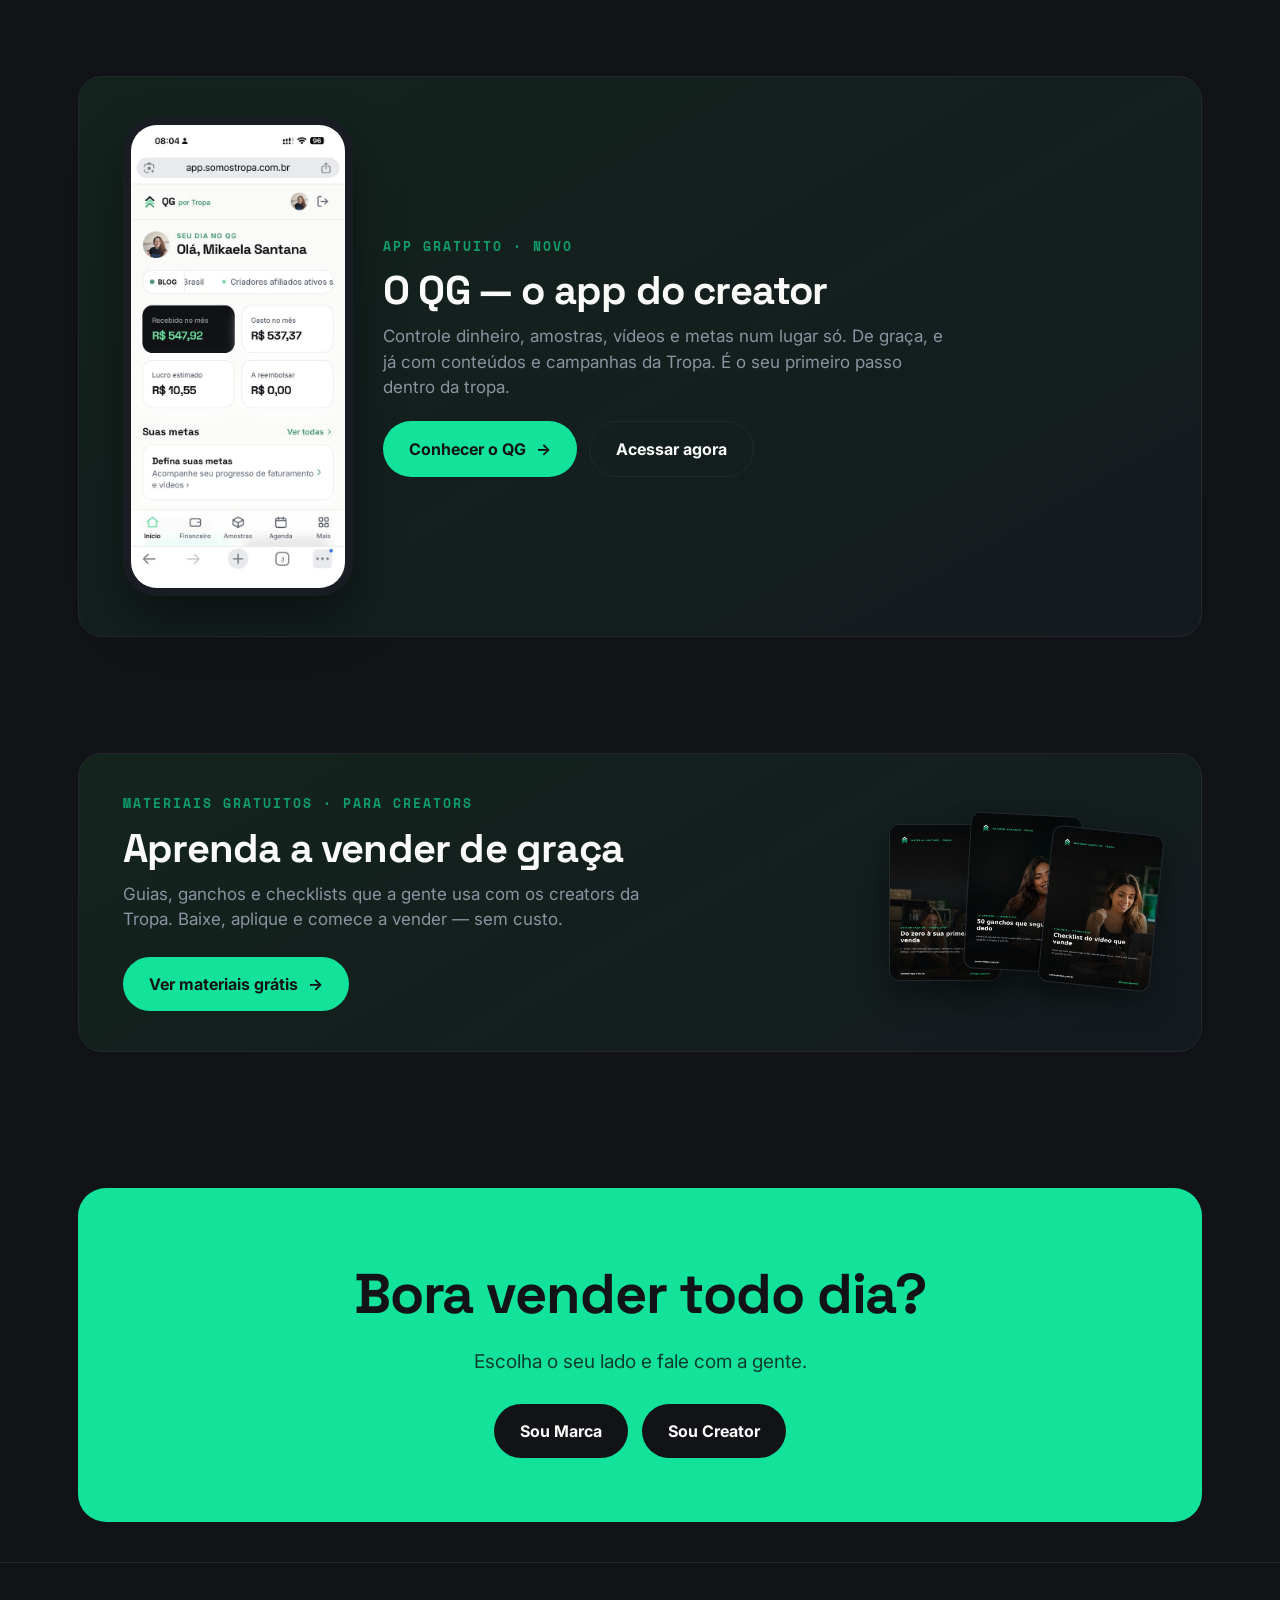
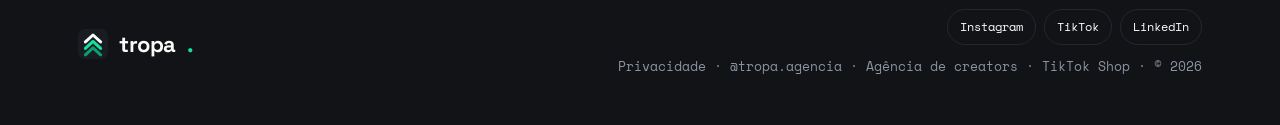
==== commit e874f469: "feat: add transparent Empreende DF logo" ====
--- a/index.html
+++ b/index.html
@@ -80,8 +80,8 @@
   </div>
 
   <section class="recognition wrap" aria-labelledby="recognition-title">
-    <div class="recognition-mark" aria-label="Empreende DF">
-      <span>empreende</span><strong>DF</strong>
+    <div class="recognition-mark">
+      <img src="assets/empreende-df-logo.png" alt="Empreende DF" width="2172" height="724">
       <small>SEDET · Governo do Distrito Federal</small>
     </div>
     <div class="recognition-copy">
--- a/styles.css
+++ b/styles.css
@@ -75,10 +75,9 @@
 
 /* reconhecimento institucional */
 .recognition{display:grid;grid-template-columns:280px 1fr;gap:clamp(32px,6vw,84px);align-items:center;padding-block:56px;border-bottom:1px solid var(--line)}
-.recognition-mark{display:grid;grid-template-columns:auto auto;justify-content:start;align-items:baseline;column-gap:10px;color:var(--off);font-family:var(--display);line-height:1}
-.recognition-mark span{font-size:32px;font-weight:700;letter-spacing:-.035em}
-.recognition-mark strong{display:inline-flex;align-items:center;justify-content:center;background:var(--green);color:var(--ink);font-size:19px;letter-spacing:-.02em;padding:7px 8px;border-radius:7px}
-.recognition-mark small{grid-column:1/-1;margin-top:10px;color:var(--mut);font-family:var(--body);font-size:11px;line-height:1.4;letter-spacing:.03em}
+.recognition-mark{display:flex;flex-direction:column;align-items:flex-start;color:var(--off);line-height:1}
+.recognition-mark img{display:block;width:min(100%,250px);height:auto}
+.recognition-mark small{margin-top:10px;color:var(--mut);font-family:var(--body);font-size:11px;line-height:1.4;letter-spacing:.03em}
 .recognition-copy{max-width:680px}
 .recognition-label{color:var(--green);font-size:13px;font-weight:700;margin-bottom:7px}
 .recognition h2{font-family:var(--display);font-size:clamp(25px,3vw,38px);line-height:1.08;letter-spacing:-.025em;text-wrap:balance}
@@ -303,7 +302,7 @@
   .method-head .sub{font-size:10px}
   .section{padding-block:60px}
   .recognition{padding-block:42px}
-  .recognition-mark span{font-size:28px}
+  .recognition-mark img{width:min(100%,230px)}
   .section .intro{font-size:17px}
   .door{min-height:0;padding:28px 24px;border-radius:16px}
   .door h3{font-size:34px}
